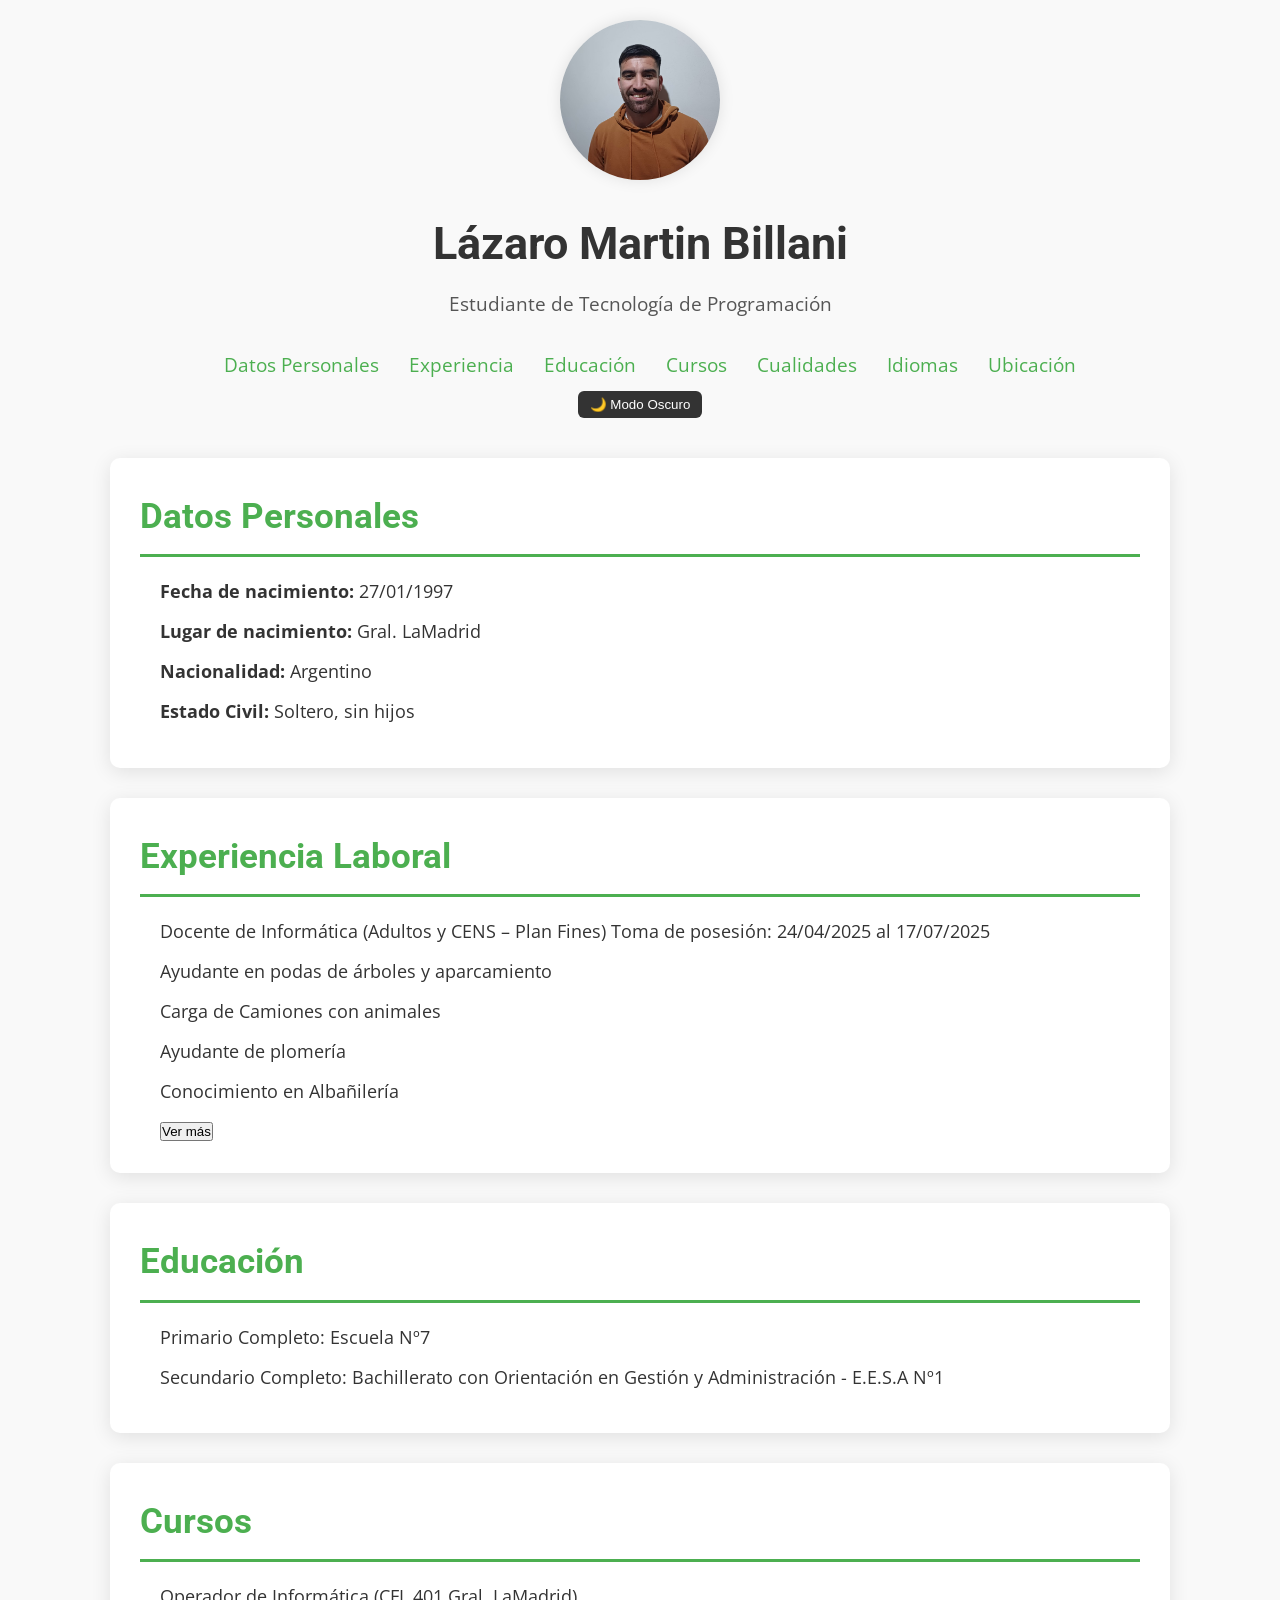
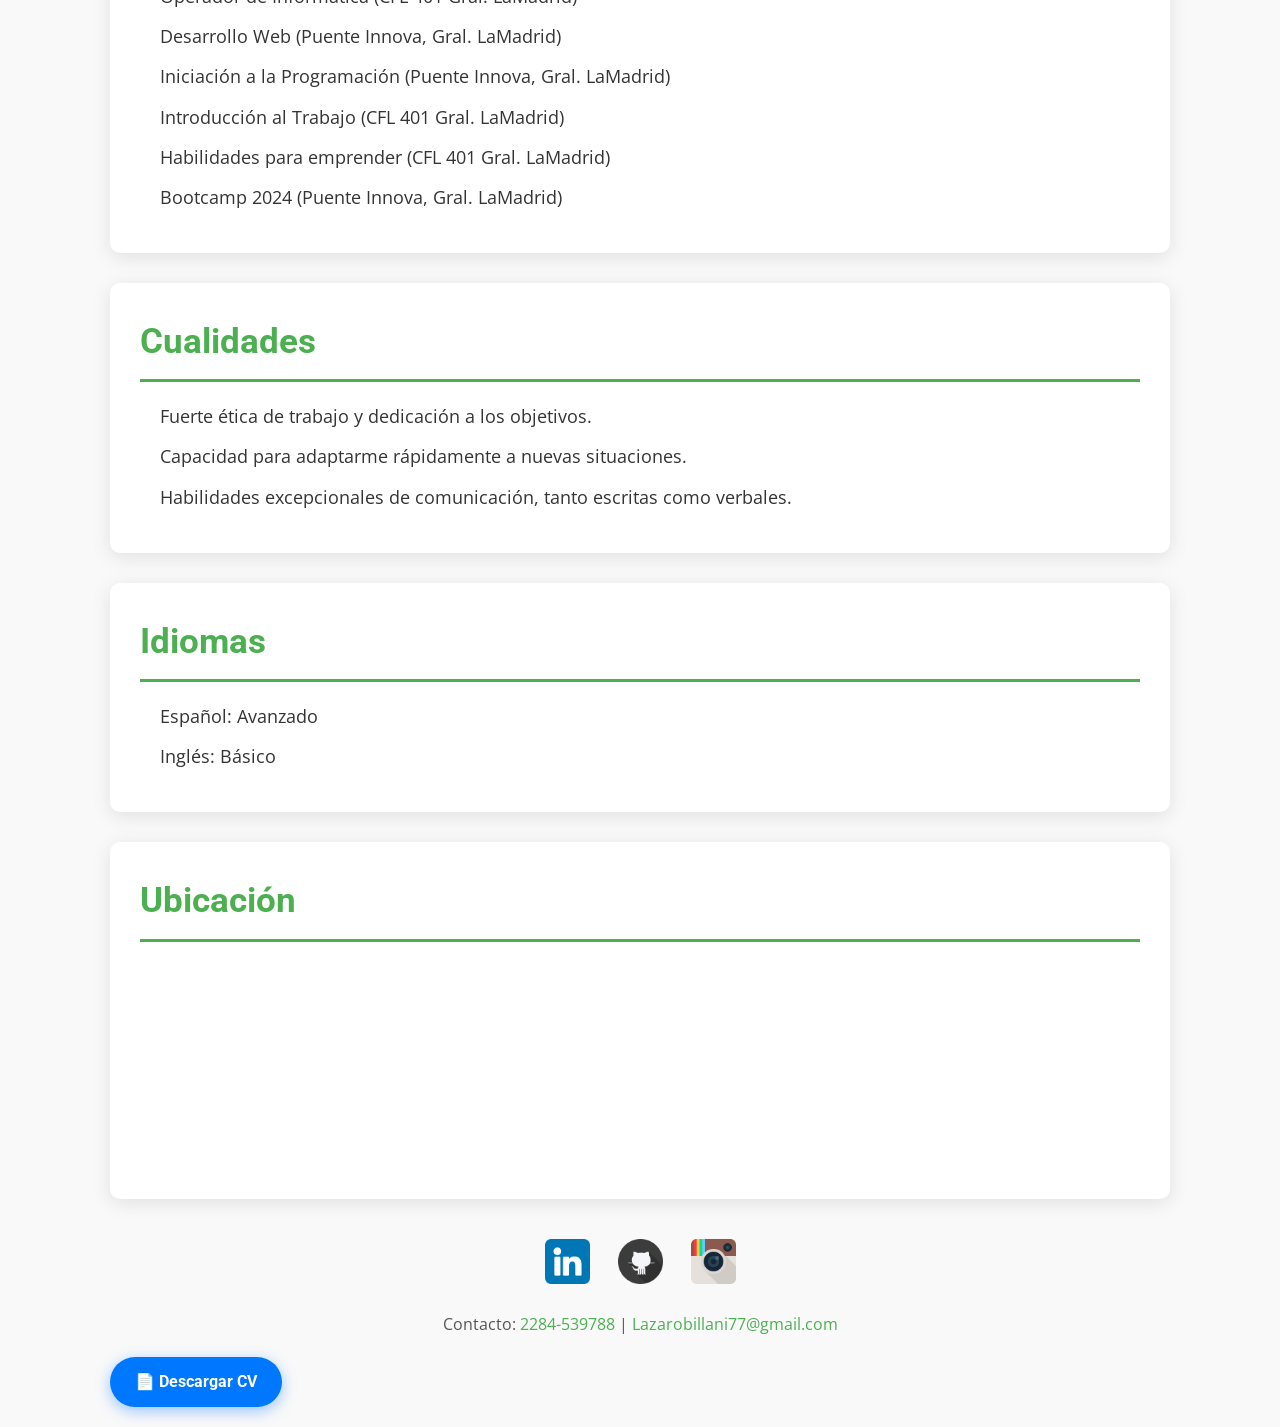
==== index.html @ d7b5c466 "cambios" ====
<!DOCTYPE html>
<html lang="es">
<head>
    <meta charset="UTF-8">
    <meta name="viewport" content="width=device-width, initial-scale=1.0">
    <title>Curriculum Vitae</title>
    <link rel="shortcut icon" href="img/candidato.jpg" type="image/x-icon">
    <link href="https://fonts.googleapis.com/css2?family=Open+Sans:wght@400;600&family=Roboto:wght@400;700&display=swap" rel="stylesheet">
    <link rel="stylesheet" href="style.css">
    
</head>
<body>
    <div id="loader" class="loader">Cargando...</div>
    <div class="container">
        <header class="header">
            
            <div class="profile">
                <img src="img/Yo2.jpg" alt="Mi foto" class="profile-img">
                <h1 id="myname">Lázaro Martin Billani</h1>
                <p class="profession">Estudiante de Tecnología de Programación</p>
            </div>
            <nav>
                <ul>
                    <li><a href="#Datos-Personales">Datos Personales</a></li>
                    <li><a href="#Experiencia-Laboral">Experiencia</a></li>
                    <li><a href="#Educacion">Educación</a></li>
                    <li><a href="#Cursos">Cursos</a></li>
                    <li><a href="#Cualidades">Cualidades</a></li>
                    <li><a href="#Idiomas">Idiomas</a></li>
                    <li><a href="#MiUbicacion">Ubicación</a></li>
                </ul>
            </nav>
            <button id="darkModeToggle">🌙 Modo Oscuro</button>

        </header>

        <section id="Datos-Personales">
            <h2>Datos Personales</h2>
            <ul>
                <li><strong>Fecha de nacimiento:</strong> 27/01/1997</li>
                <li><strong>Lugar de nacimiento:</strong> Gral. LaMadrid</li>
                <li><strong>Nacionalidad:</strong> Argentino</li>
                <li><strong>Estado Civil:</strong> Soltero, sin hijos</li>
            </ul>
        </section>

        <section id="Experiencia-Laboral"  class="fade-in">
            <h2>Experiencia Laboral</h2>
            <ul>
                <li>Docente de Informática (Adultos y CENS – Plan Fines)
                Toma de posesión: 24/04/2025 al 17/07/2025</li>
                <li>Ayudante en podas de árboles y aparcamiento</li>
                <li>Carga de Camiones con animales</li>
                <li>Ayudante de plomería</li>
                <li>Conocimiento en Albañilería</li>
                <button id="btnMore" onclick="toggleMore()">Ver más</button>
                <div id="moreInfo" style="display: none;">
                <li>Referencias: 
                    <ul>
                        <li>Martin Rios (2284-725119)</li>
                        <li>Osvaldo Ciolli (2284-653350)</li>
                    </ul>
                </li>
            </ul>
        </section>

        <section id="Educacion">
            <h2>Educación</h2>
            <ul>
                <li>Primario Completo: Escuela Nº7</li>
                <li>Secundario Completo: Bachillerato con Orientación en Gestión y Administración - E.E.S.A Nº1</li>
            </ul>
        </section>

        <section id="Cursos">
            <h2>Cursos</h2>
            <ul>
                <li>Operador de Informática (CFL 401 Gral. LaMadrid)</li>
                <li>Desarrollo Web (Puente Innova, Gral. LaMadrid)</li>
                <li>Iniciación a la Programación (Puente Innova, Gral. LaMadrid)</li>
                <li>Introducción al Trabajo (CFL 401 Gral. LaMadrid)</li>
                <li>Habilidades para emprender (CFL 401 Gral. LaMadrid)</li>
                <li>Bootcamp 2024 (Puente Innova, Gral. LaMadrid)</li>
            </ul>
        </section>

        <section id="Cualidades">
            <h2>Cualidades</h2>
            <ul>
                <li>Fuerte ética de trabajo y dedicación a los objetivos.</li>
                <li>Capacidad para adaptarme rápidamente a nuevas situaciones.</li>
                <li>Habilidades excepcionales de comunicación, tanto escritas como verbales.</li>
            </ul>
        </section>

        <section id="Idiomas">
            <h2>Idiomas</h2>
            <ul>
                <li>Español: Avanzado</li>
                <li>Inglés: Básico</li>
            </ul>
        </section>

        <section id="MiUbicacion">
            <h2>Ubicación</h2>
            <iframe src="https://www.google.com/maps/embed?pb=!1m18!1m12!1m3!1d25408.452482158966!2d-61.26457835000001!3d-37.2463655!2m3!1f0!2f0!3f0!3m2!1i1024!2i768!4f13.1!3m3!1m2!1s0x9594ca46f7be3da3%3A0x805662443adecc30!2sGral.%20La%20Madrid%2C%20Provincia%20de%20Buenos%20Aires!5e0!3m2!1ses-419!2sar!4v1715343887677!5m2!1ses-419!2sar" width="200" height="200" style="border:0;" allowfullscreen="" loading="lazy" referrerpolicy="no-referrer-when-downgrade"></iframe>
        </section>

        <footer>
            <div class="social-links">
                <a href="https://www.linkedin.com/in/lazaro-billani"><img src="img/linkedin.jpg" alt="LinkedIn"></a>
                <a href="https://github.com/Billanilazaro97"><img src="img/github.jpg" alt="GitHub"></a>
                <a href="https://www.instagram.com/lazarobillani/"><img src="img/Instaaaa.jpg" alt="Instagram"></a>
            </div>
            <p>Contacto: <a href="tel:2284539788">2284-539788</a> | <a href="mailto:Lazarobillani77@gmail.com">Lazarobillani77@gmail.com</a></p>
        </footer>
        <a href="/MARTÍN LAZARO BILLANI.pdf" download="CV_Lazaro_Billani" class="download-btn">📄 Descargar CV</a>

        <script src="script.js"></script>
    </div>
</body>
</html>
---- style.css ----
* {
    margin: 0;
    padding: 0;
    box-sizing: border-box;
}

body {
    font-family: 'Open Sans', sans-serif;
    background-color: #f9f9f9;
    color: #333;
    line-height: 1.6;
}

.container {
    max-width: 1100px;
    margin: 0 auto;
    padding: 20px;
}

/* Header */
.header {
    text-align: center;
    margin-bottom: 40px;
}

.profile-img {
    border-radius: 50%;
    width: 160px;
    height: 160px;
    object-fit: cover;
    margin-bottom: 20px;
    box-shadow: 0 0 15px rgba(0, 0, 0, 0.1);
}

h1 {
    font-family: 'Roboto', sans-serif;
    font-size: 2.8rem;
    margin-bottom: 10px;
}

.profession {
    font-size: 1.2rem;
    color: #555;
    margin-bottom: 30px;
}

nav ul {
    list-style: none;
    display: flex;
    justify-content: center;
    margin-top: 20px;
}

nav ul li {
    margin: 0 15px;
}

nav ul li a {
    color: #4CAF50;
    text-decoration: none;
    font-size: 1.2rem;
    transition: color 0.3s, transform 0.3s;
}

nav ul li a:hover {
    color: #388E3C;
    transform: translateY(-5px);
}

/* Section */
section {
    background: #fff;
    padding: 30px;
    margin-bottom: 30px;
    border-radius: 10px;
    box-shadow: 0 4px 20px rgba(0, 0, 0, 0.1);
}

h2 {
    font-family: 'Roboto', sans-serif;
    font-size: 2.2rem;
    color: #4CAF50;
    margin-bottom: 20px;
    border-bottom: 3px solid #4CAF50;
    padding-bottom: 10px;
}

ul {
    list-style: none;
    padding-left: 20px;
}

ul li {
    font-size: 1.1rem;
    margin-bottom: 12px;
}

ul li strong {
    font-weight: bold;
}

/* Footer */
footer {
    text-align: center;
    margin-top: 40px;
    font-size: 1rem;
}

footer .social-links {
    margin-bottom: 20px;
}

footer .social-links a {
    margin: 0 12px;
}

footer .social-links img {
    width: 45px;
    transition: transform 0.3s;
}

footer .social-links a:hover img {
    transform: scale(1.1);
}

footer p {
    color: #555;
}

footer a {
    color: #4CAF50;
    text-decoration: none;
}

/* Responsive Design */
@media (max-width: 768px) {
    nav ul {
        flex-direction: column;
    }

    h1 {
        font-size: 2.2rem;
    }

    .container {
        padding: 10px;
    }

    section {
        padding: 20px;
    }
}


.loader {
    position: fixed;
    top: 0;
    left: 0;
    width: 100%;
    height: 100%;
    background: black;
    display: flex;
    justify-content: center;
    align-items: center;
    font-size: 5em;
    color: #900C3F;
    z-index: 9999;
}


.fade-in {
    opacity: 0;
    transition: opacity 1s ease-in-out;
    
}

.fade-in.visible {
    opacity: 1;
}






.download-btn {
    display: inline-block;
    padding: 12px 25px;
    background-color: #0077ff;
    color: white;
    font-weight: bold;
    text-decoration: none;
    border-radius: 30px;
    transition: all 0.4s ease;
    margin-top: 20px;
    font-family: 'Roboto', sans-serif;
    box-shadow: 0 4px 15px rgba(0, 119, 255, 0.4);
}

/* Efecto al pasar el mouse */
.download-btn:hover {
    background-color: #0056b3;
    box-shadow: 0 6px 20px rgba(0, 86, 179, 0.6);
    transform: scale(1.05);
}

/* Efecto de "pulso" al hacer clic */
.download-btn:active {
    animation: pulse 0.5s;
}

/* Animación de pulso */
@keyframes pulse {
    0% {
        transform: scale(1);
    }
    50% {
        transform: scale(0.95);
    }
    100% {
        transform: scale(1);
    }
}

/* 🌙 Estilos para modo oscuro */
.dark-mode {
    background-color: #121212;
    color: #423442;
  }
  
  .dark-mode a {
    color: #90caf9;
  }
  
  #darkModeToggle {
    margin-top: 10px;
    padding: 6px 12px;
    cursor: pointer;
    background-color: #333;
    color: white;
    border: none;
    border-radius: 6px;
  }
  
  /* ✨ Animaciones */
  .fade-in {
    opacity: 0;
    transform: translateY(20px);
    transition: opacity 0.6s ease-out, transform 0.6s ease-out;
  }
  
  .fade-in.visible {
    opacity: 1;
    transform: translateY(0);
  }
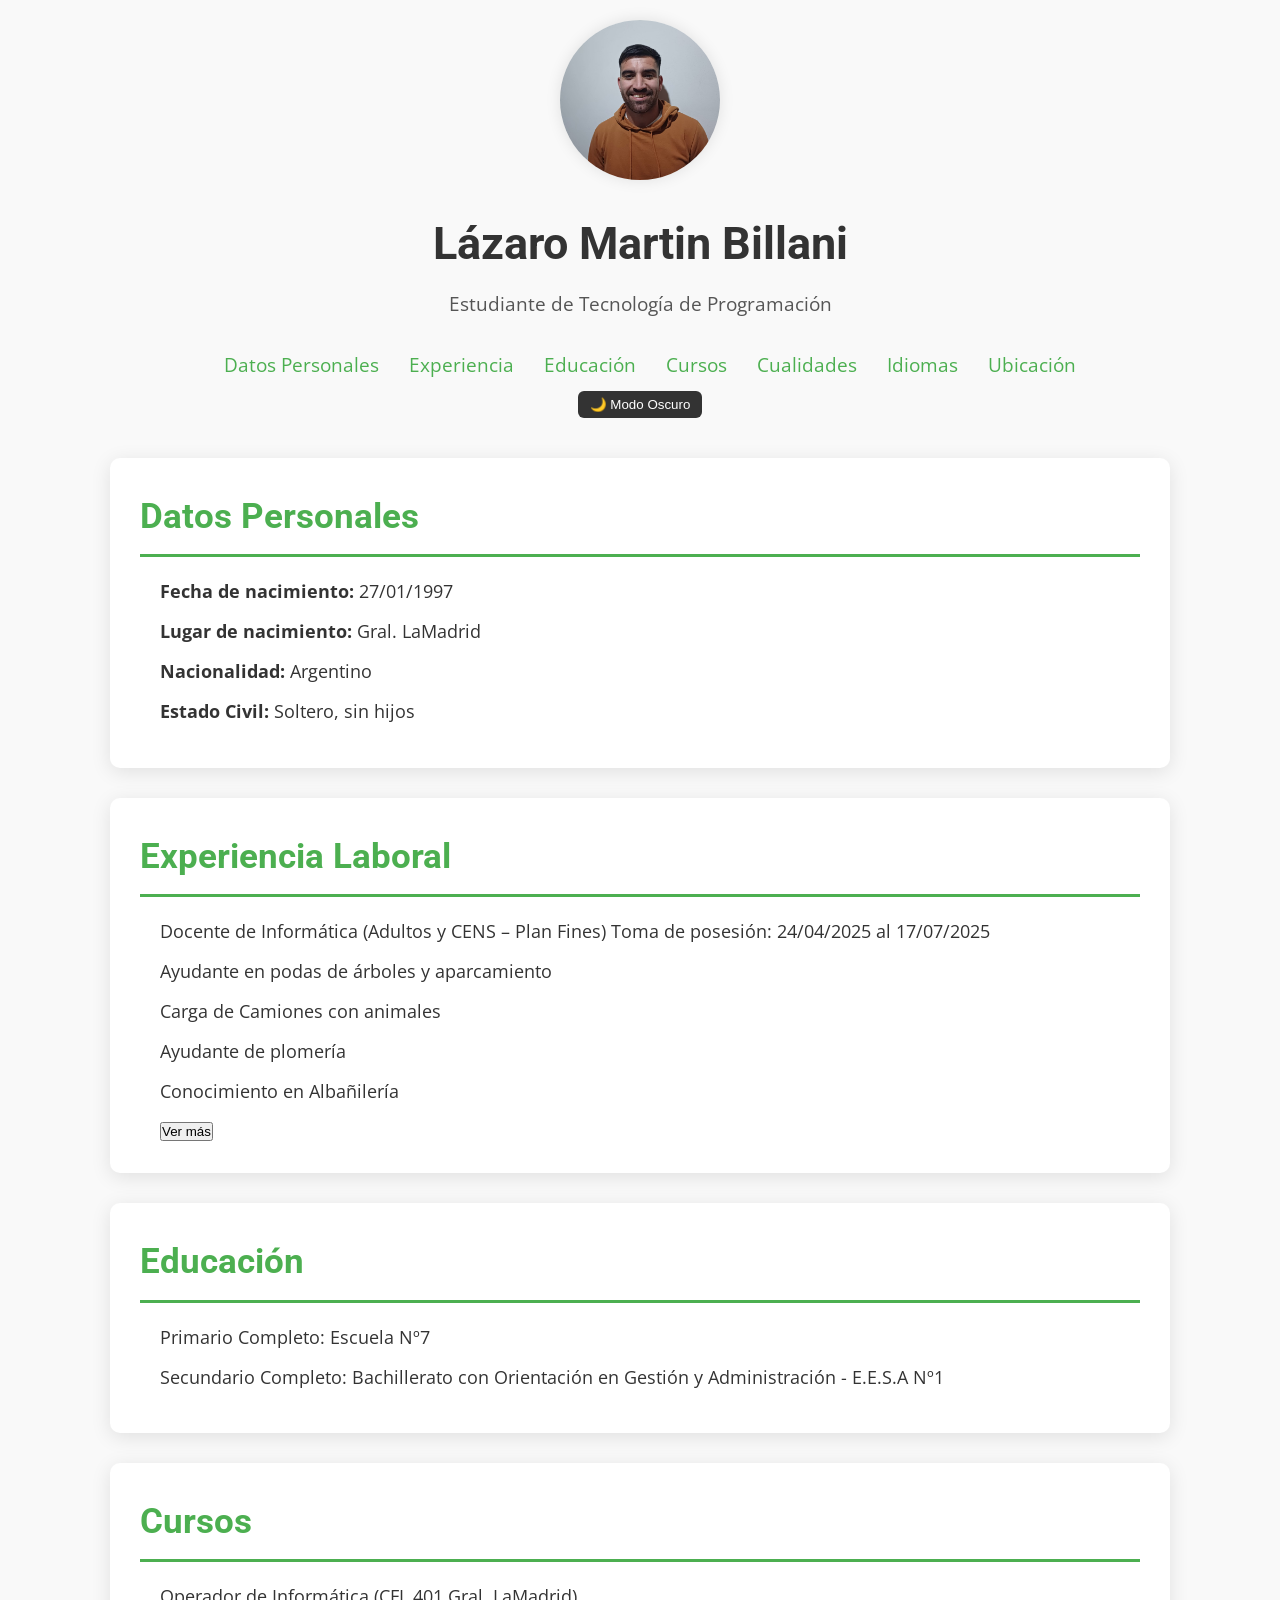
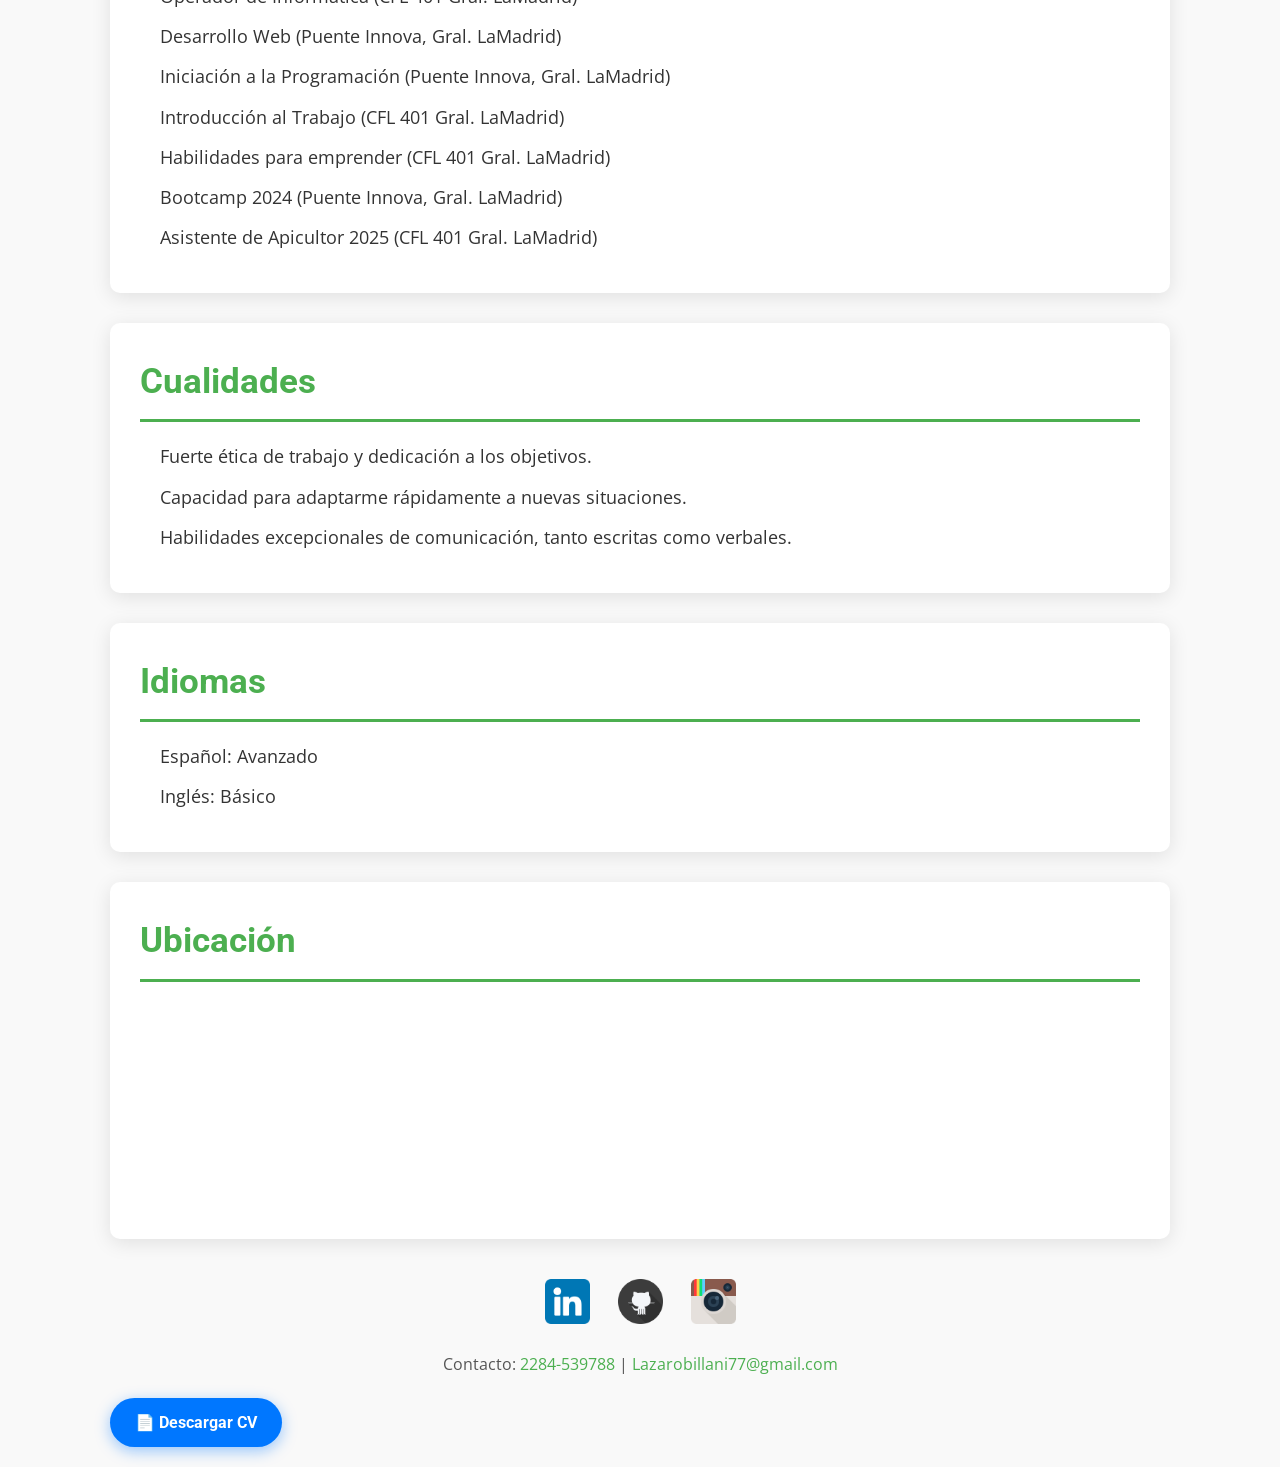
==== commit 8939d218: "curso de apicultura" ====
--- a/index.html
+++ b/index.html
@@ -81,6 +81,7 @@
                 <li>Introducción al Trabajo (CFL 401 Gral. LaMadrid)</li>
                 <li>Habilidades para emprender (CFL 401 Gral. LaMadrid)</li>
                 <li>Bootcamp 2024 (Puente Innova, Gral. LaMadrid)</li>
+                <li>Asistente de Apicultor 2025 (CFL 401 Gral. LaMadrid)</li>
             </ul>
         </section>
 
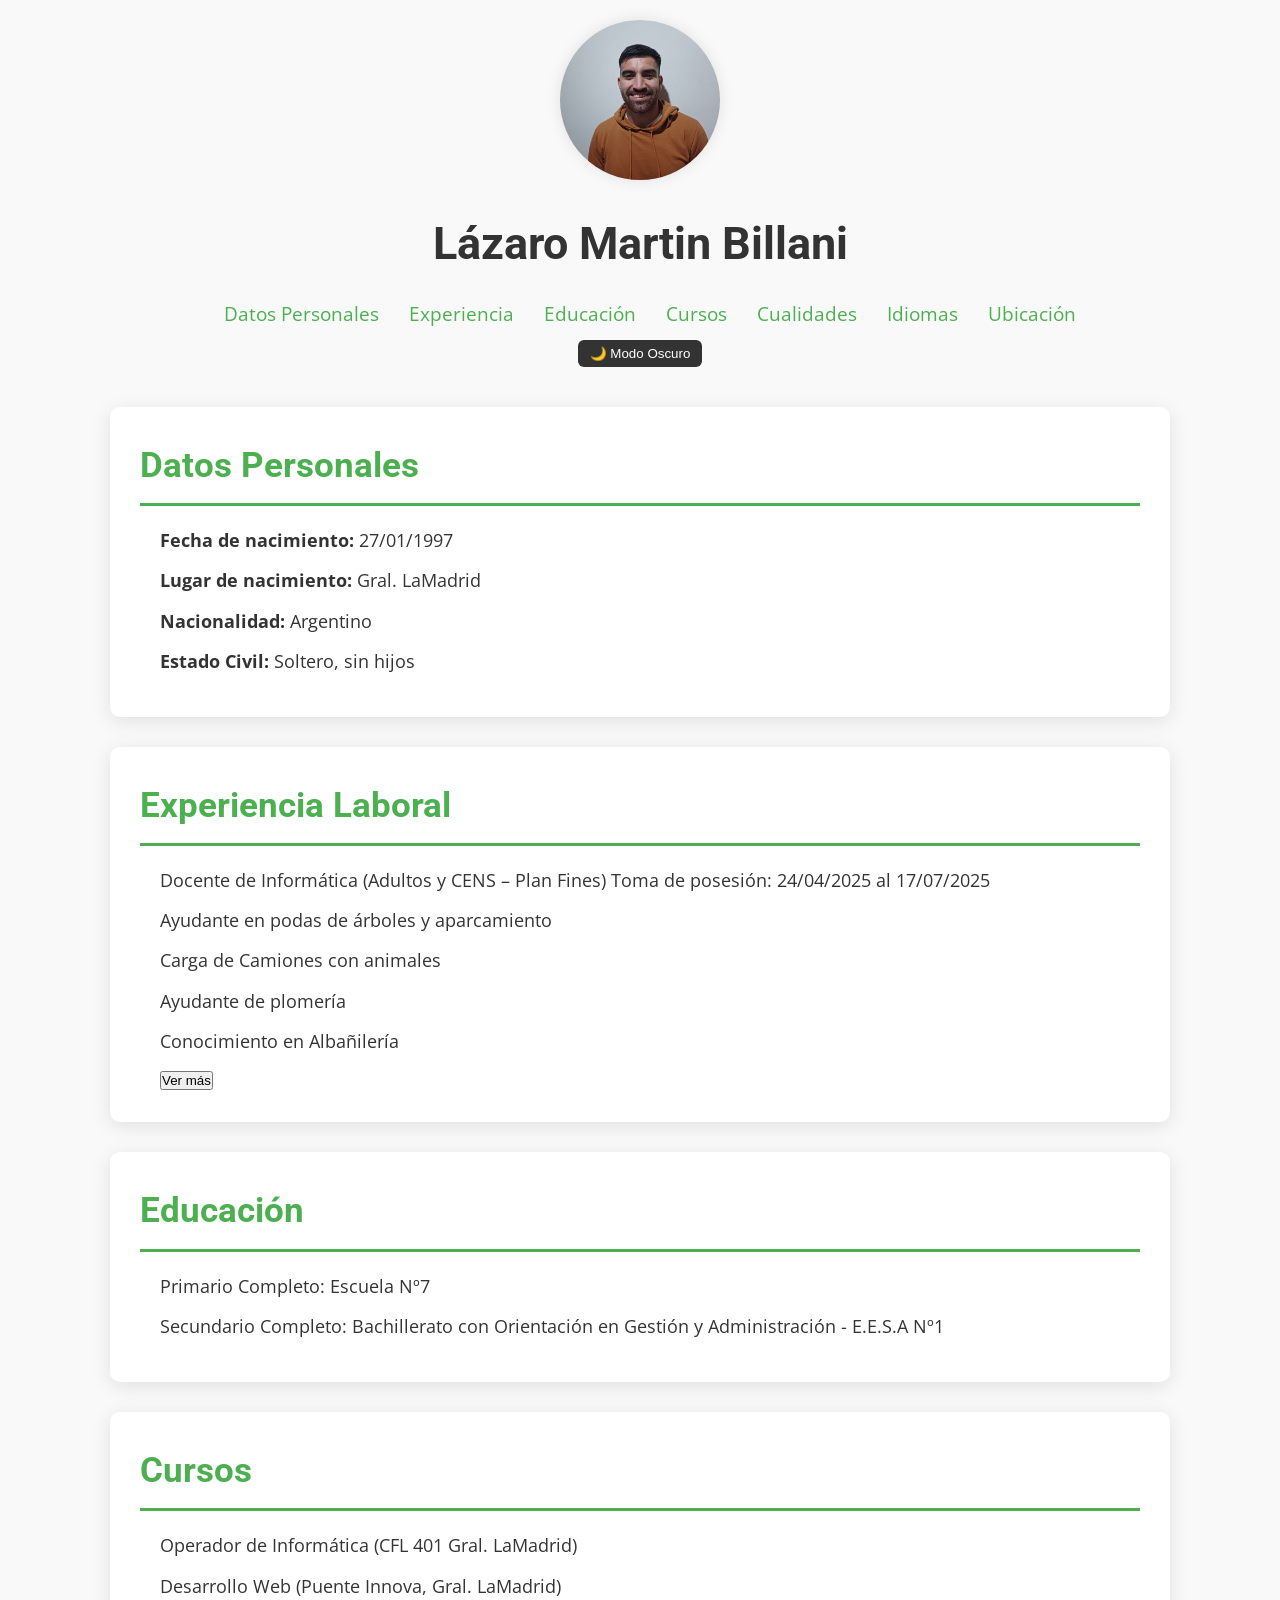
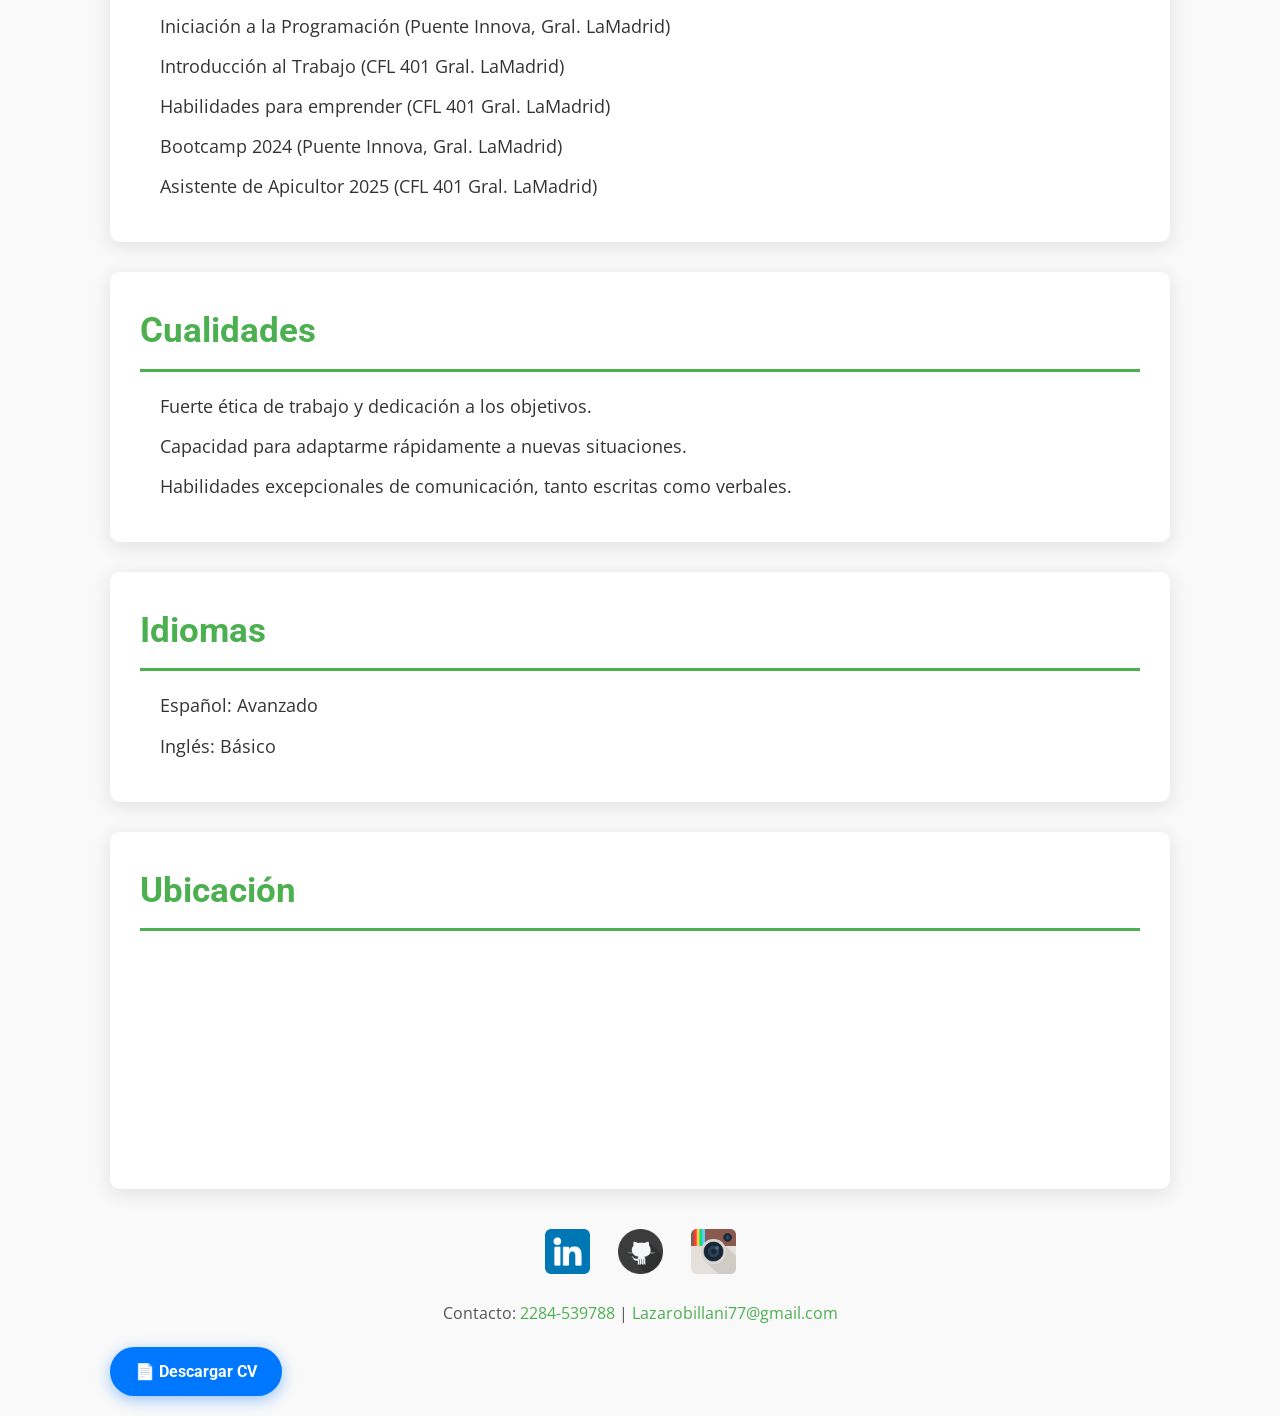
==== commit 2bb55f15: "cambios" ====
--- a/index.html
+++ b/index.html
@@ -17,7 +17,7 @@
             <div class="profile">
                 <img src="img/Yo2.jpg" alt="Mi foto" class="profile-img">
                 <h1 id="myname">Lázaro Martin Billani</h1>
-                <p class="profession">Estudiante de Tecnología de Programación</p>
+                
             </div>
             <nav>
                 <ul>
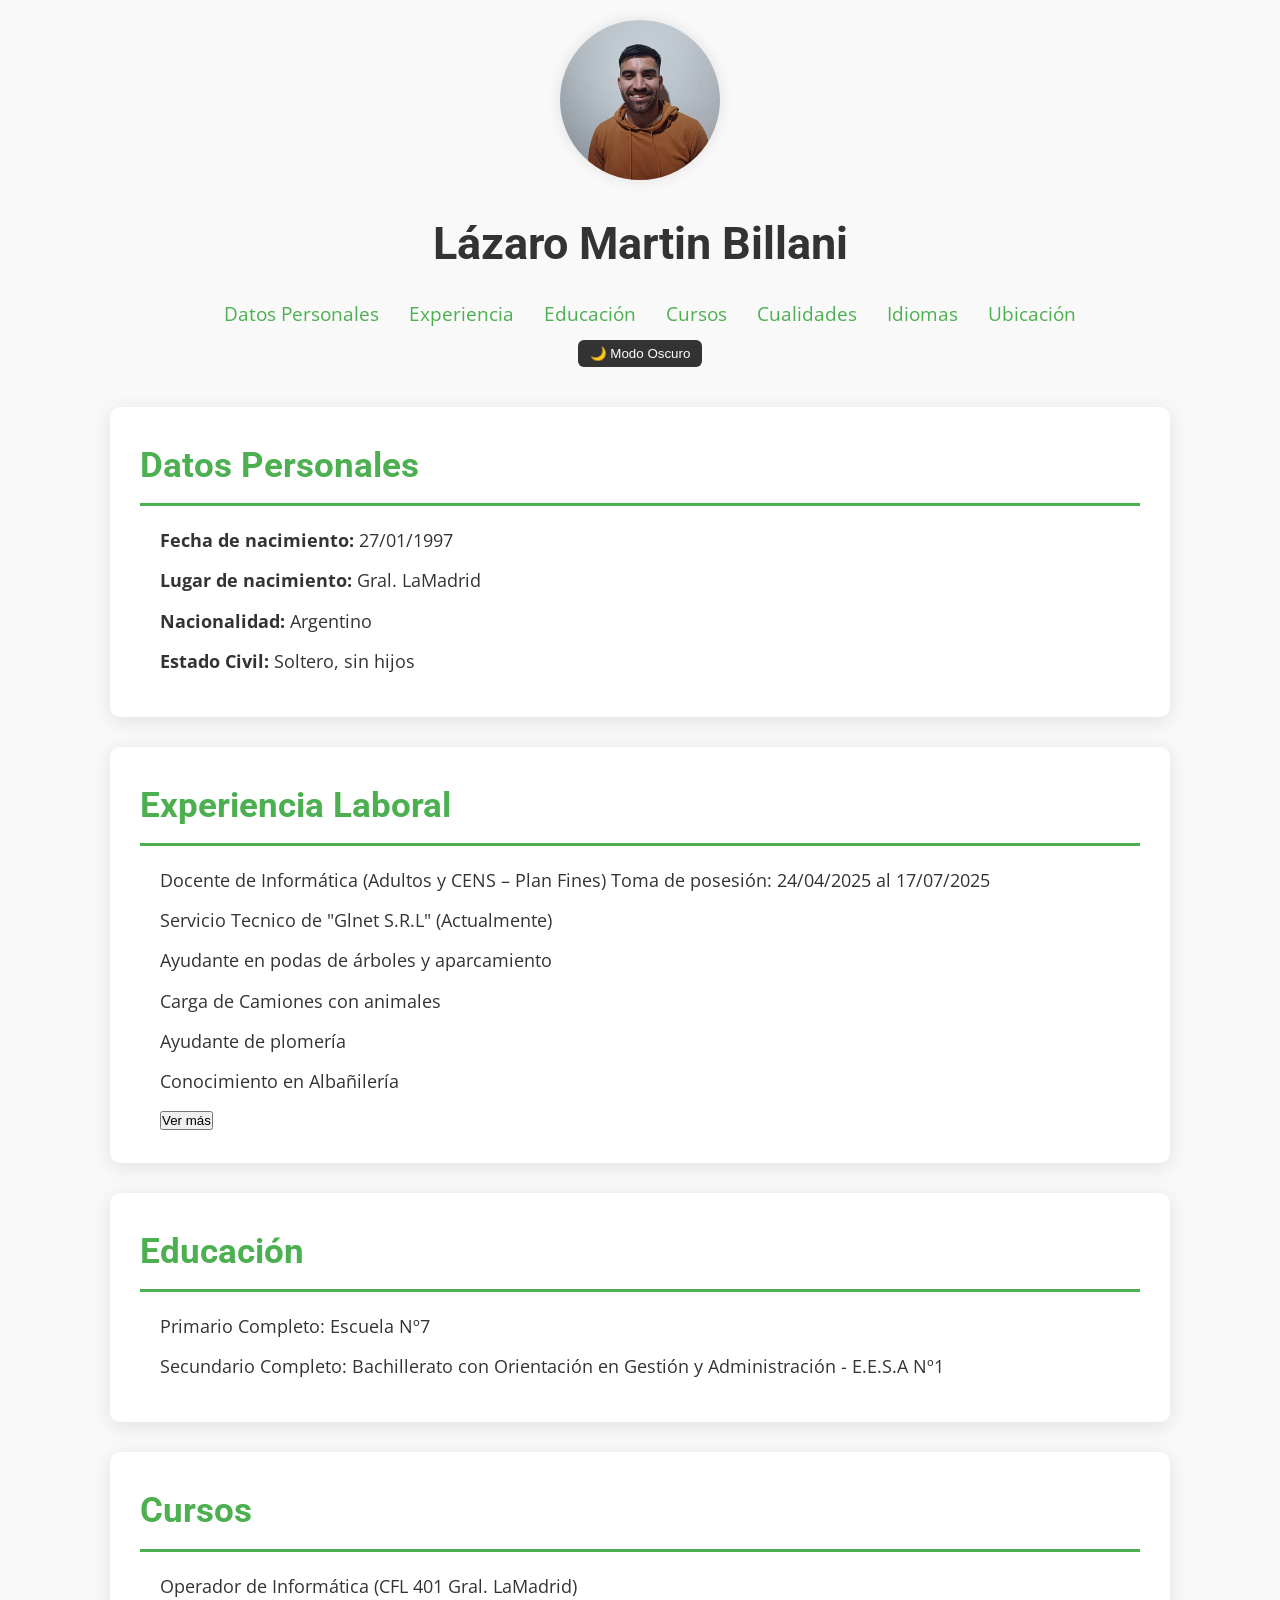
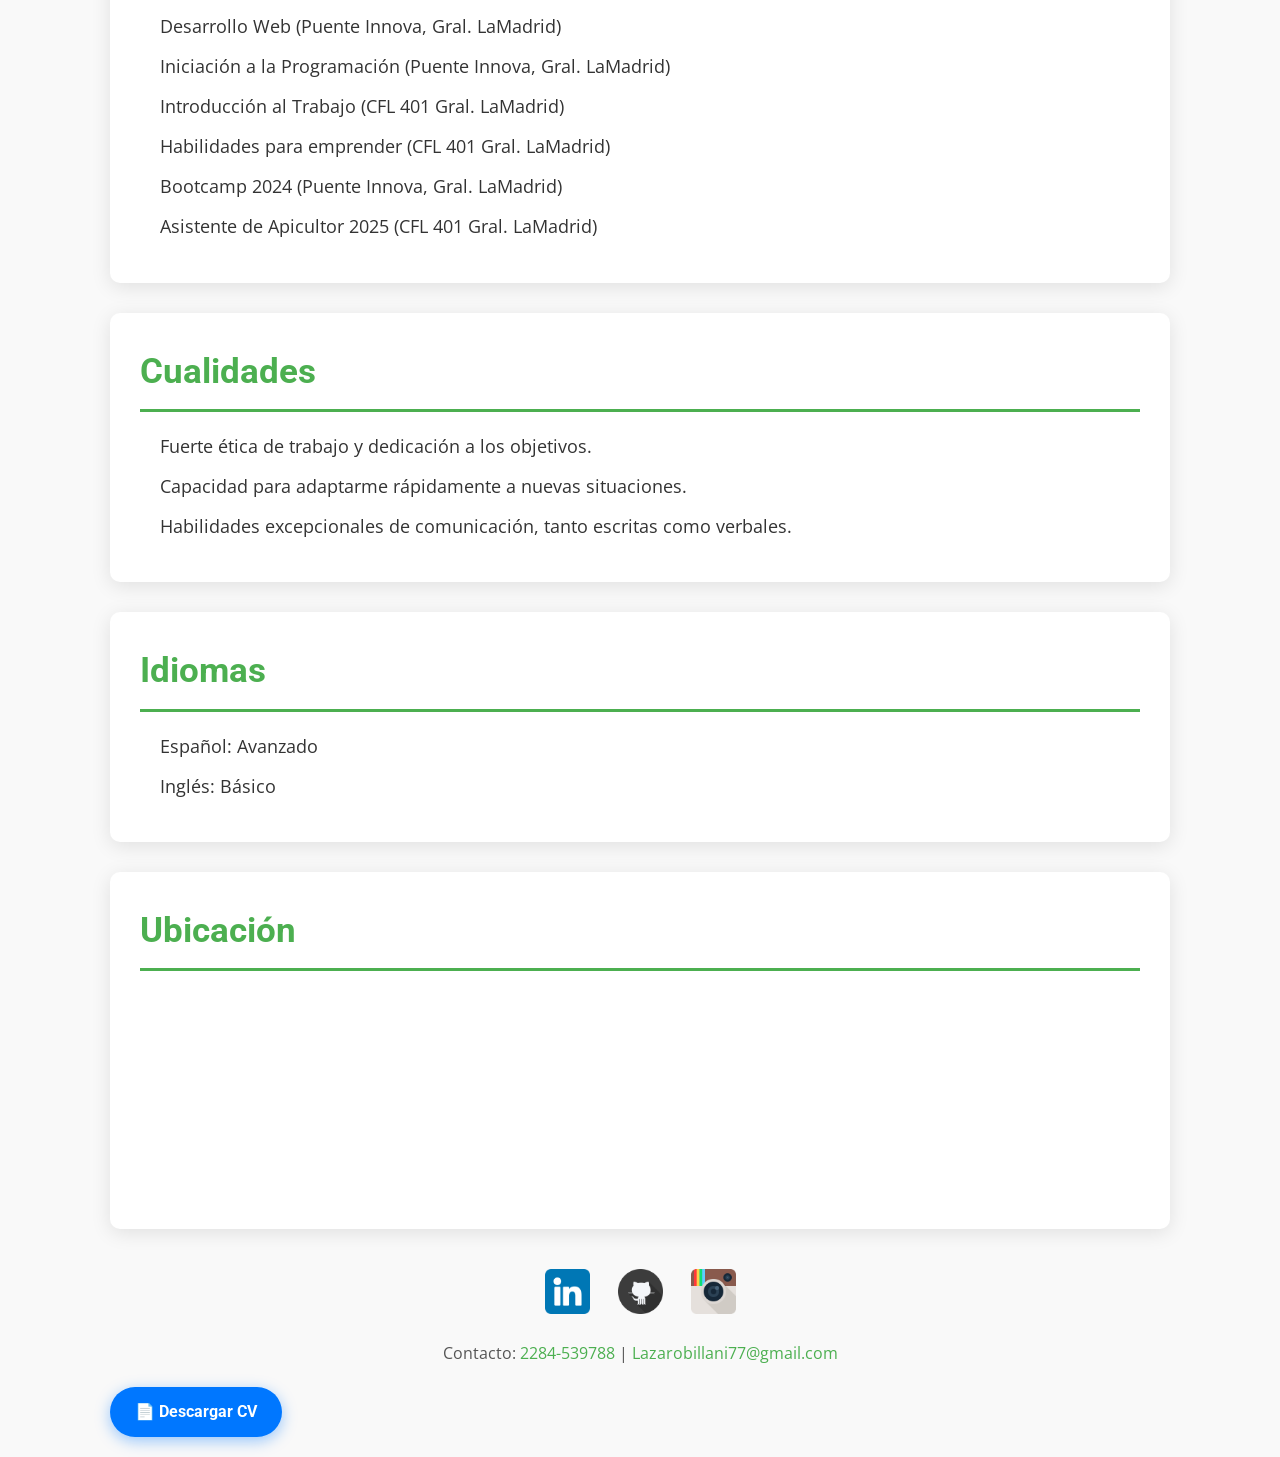
==== commit 519b5743: "Agregue mi actual trabajo" ====
--- a/index.html
+++ b/index.html
@@ -49,6 +49,7 @@
             <ul>
                 <li>Docente de Informática (Adultos y CENS – Plan Fines)
                 Toma de posesión: 24/04/2025 al 17/07/2025</li>
+                <li>Servicio Tecnico de "Glnet S.R.L" (Actualmente)</li>
                 <li>Ayudante en podas de árboles y aparcamiento</li>
                 <li>Carga de Camiones con animales</li>
                 <li>Ayudante de plomería</li>
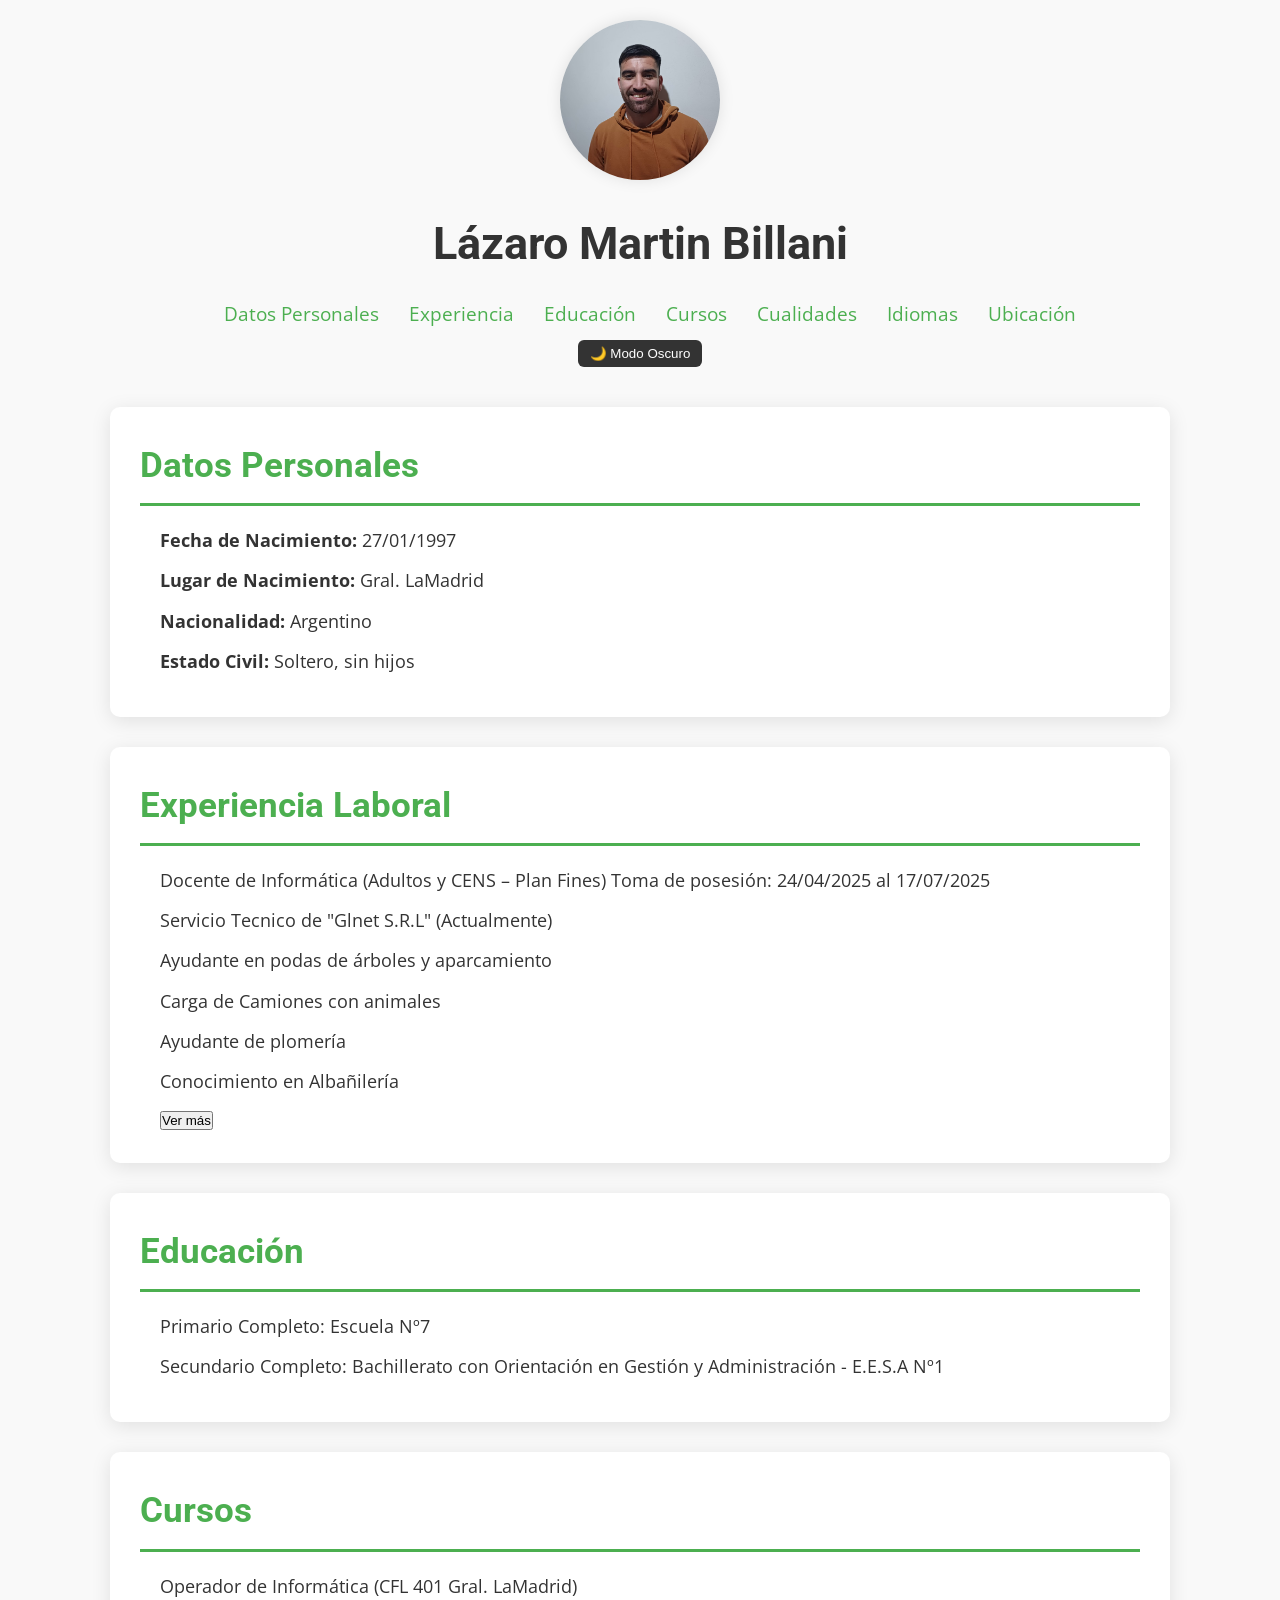
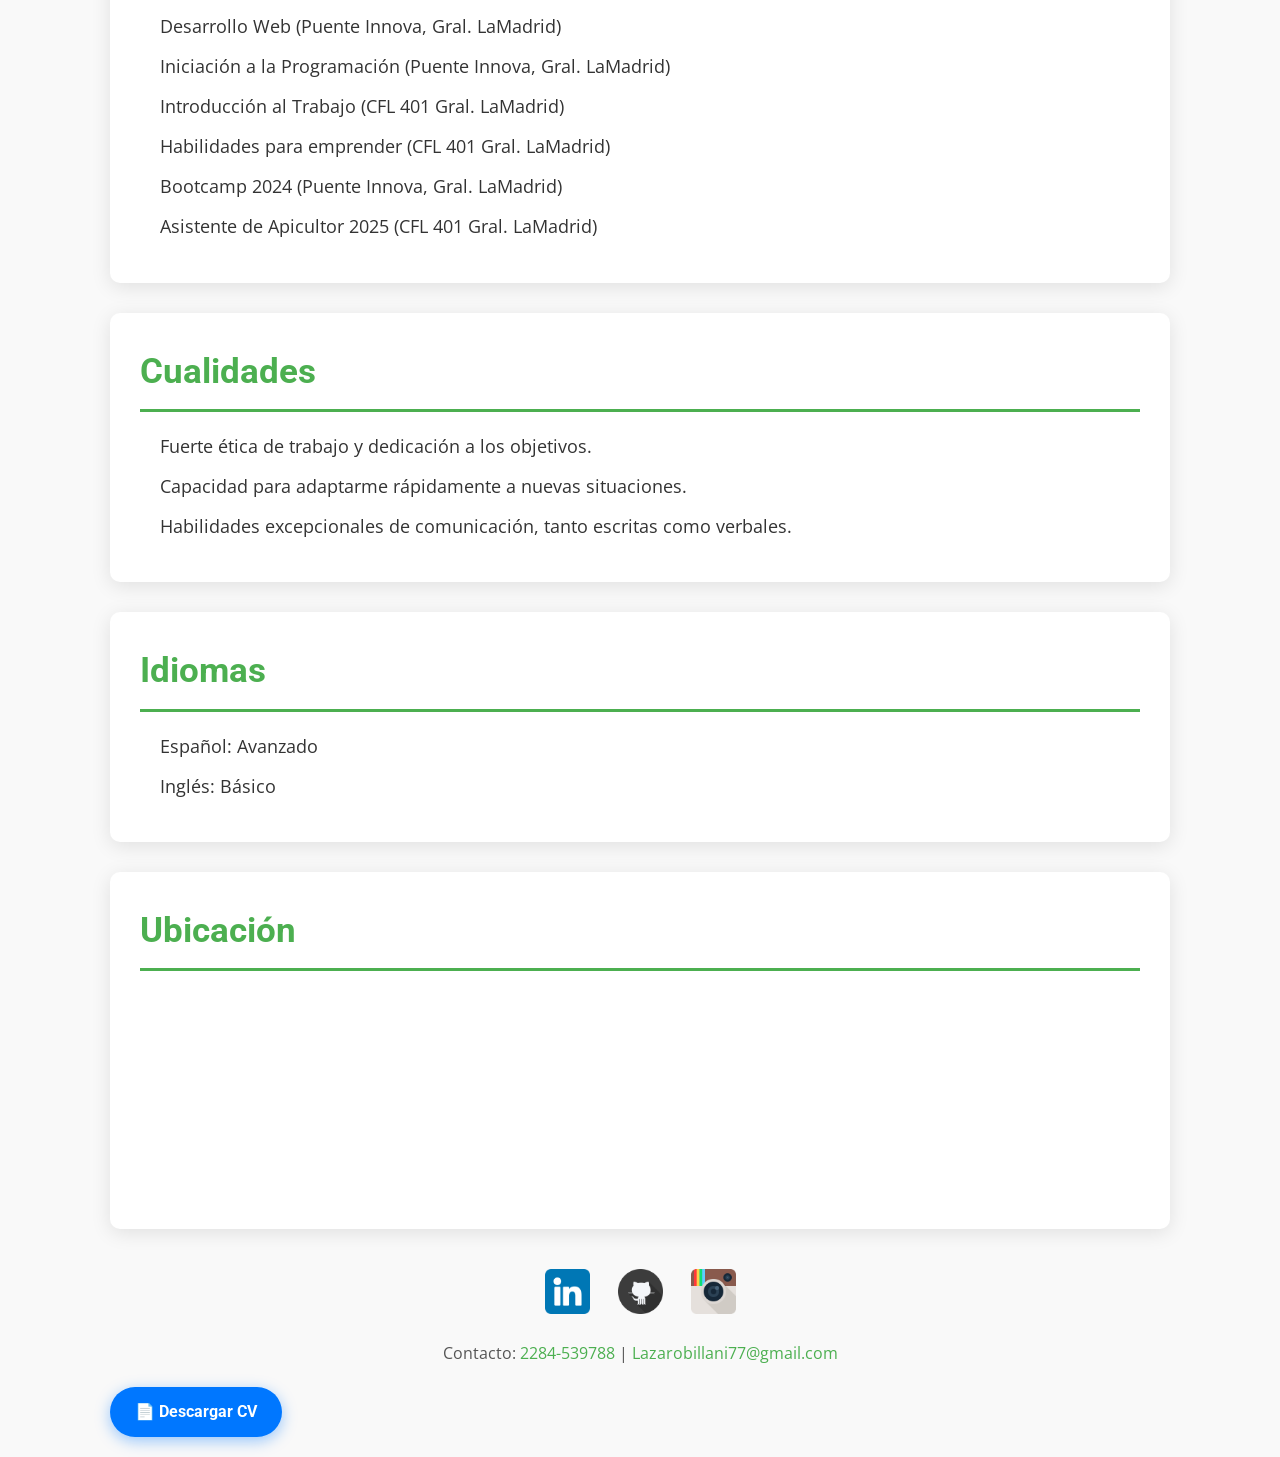
==== commit dc4d6a97: "cambios" ====
--- a/index.html
+++ b/index.html
@@ -37,8 +37,8 @@
         <section id="Datos-Personales">
             <h2>Datos Personales</h2>
             <ul>
-                <li><strong>Fecha de nacimiento:</strong> 27/01/1997</li>
-                <li><strong>Lugar de nacimiento:</strong> Gral. LaMadrid</li>
+                <li><strong>Fecha de Nacimiento:</strong> 27/01/1997</li>
+                <li><strong>Lugar de Nacimiento:</strong> Gral. LaMadrid</li>
                 <li><strong>Nacionalidad:</strong> Argentino</li>
                 <li><strong>Estado Civil:</strong> Soltero, sin hijos</li>
             </ul>
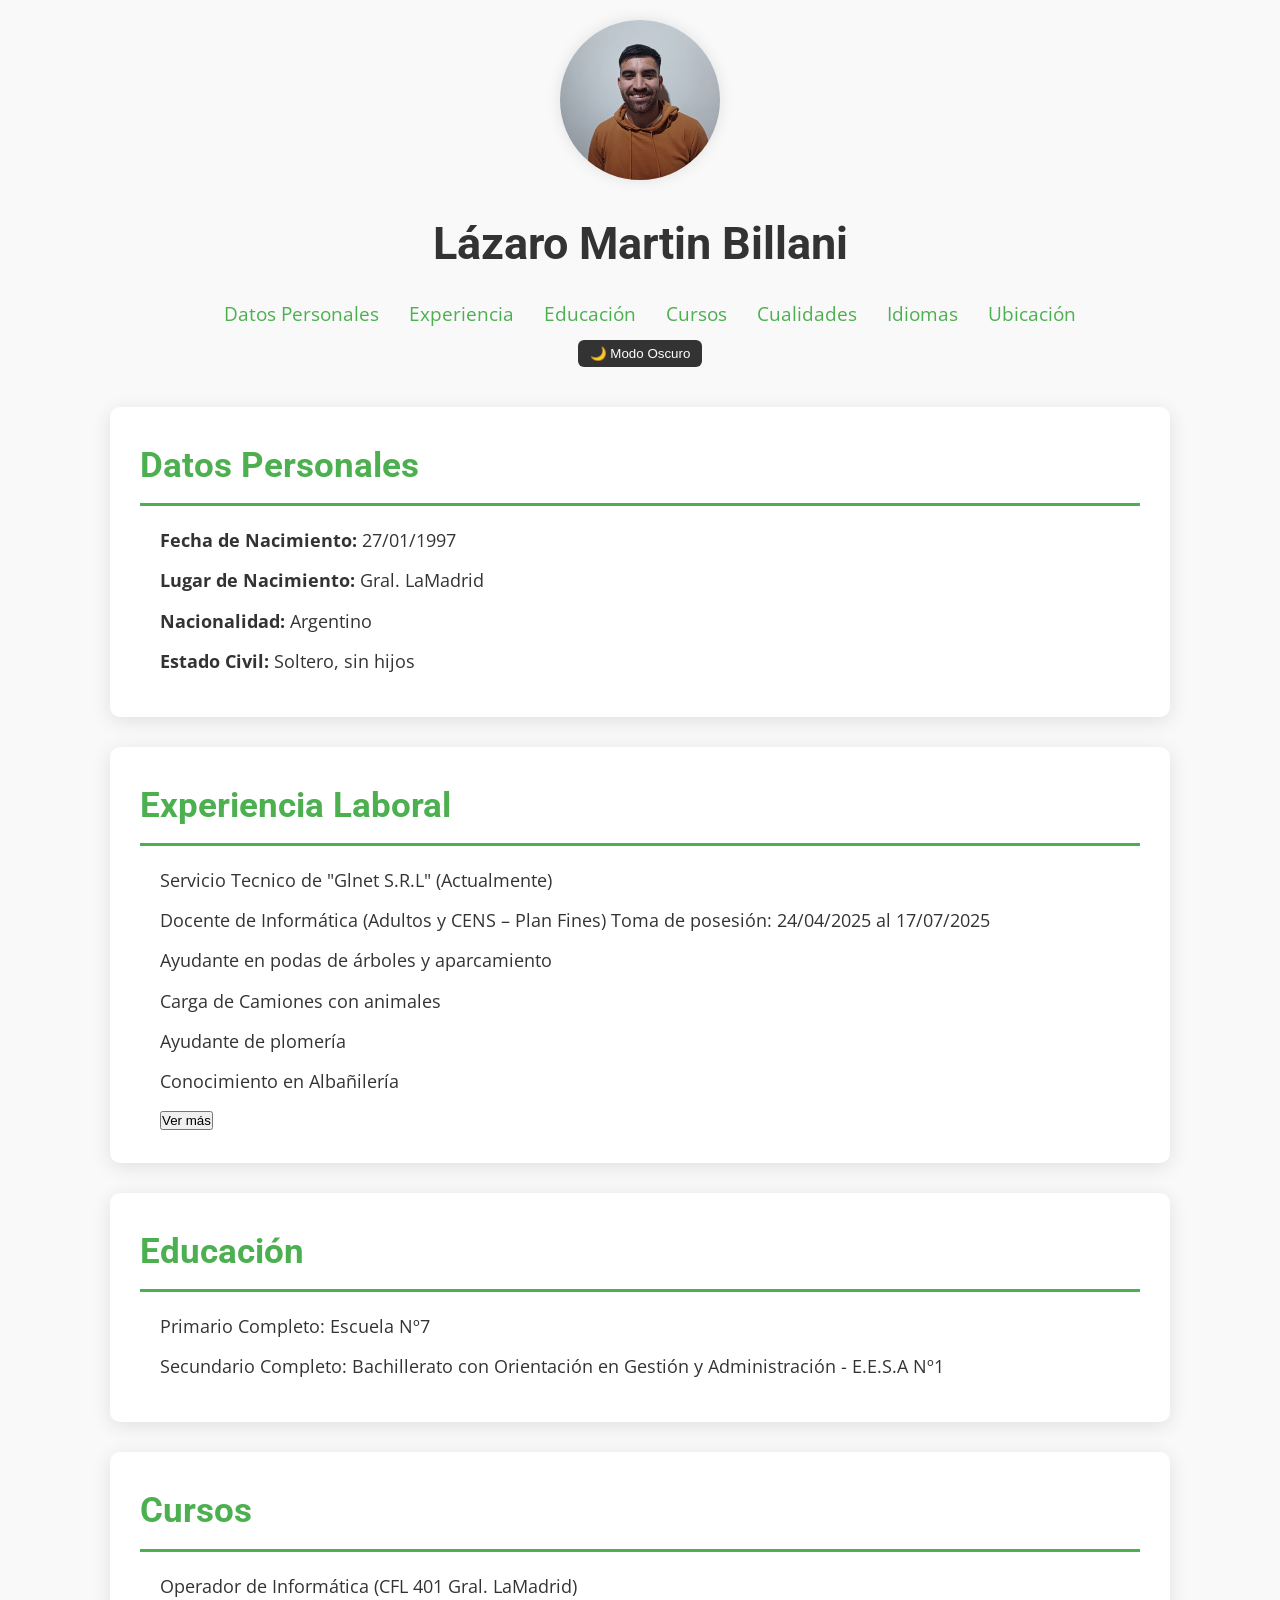
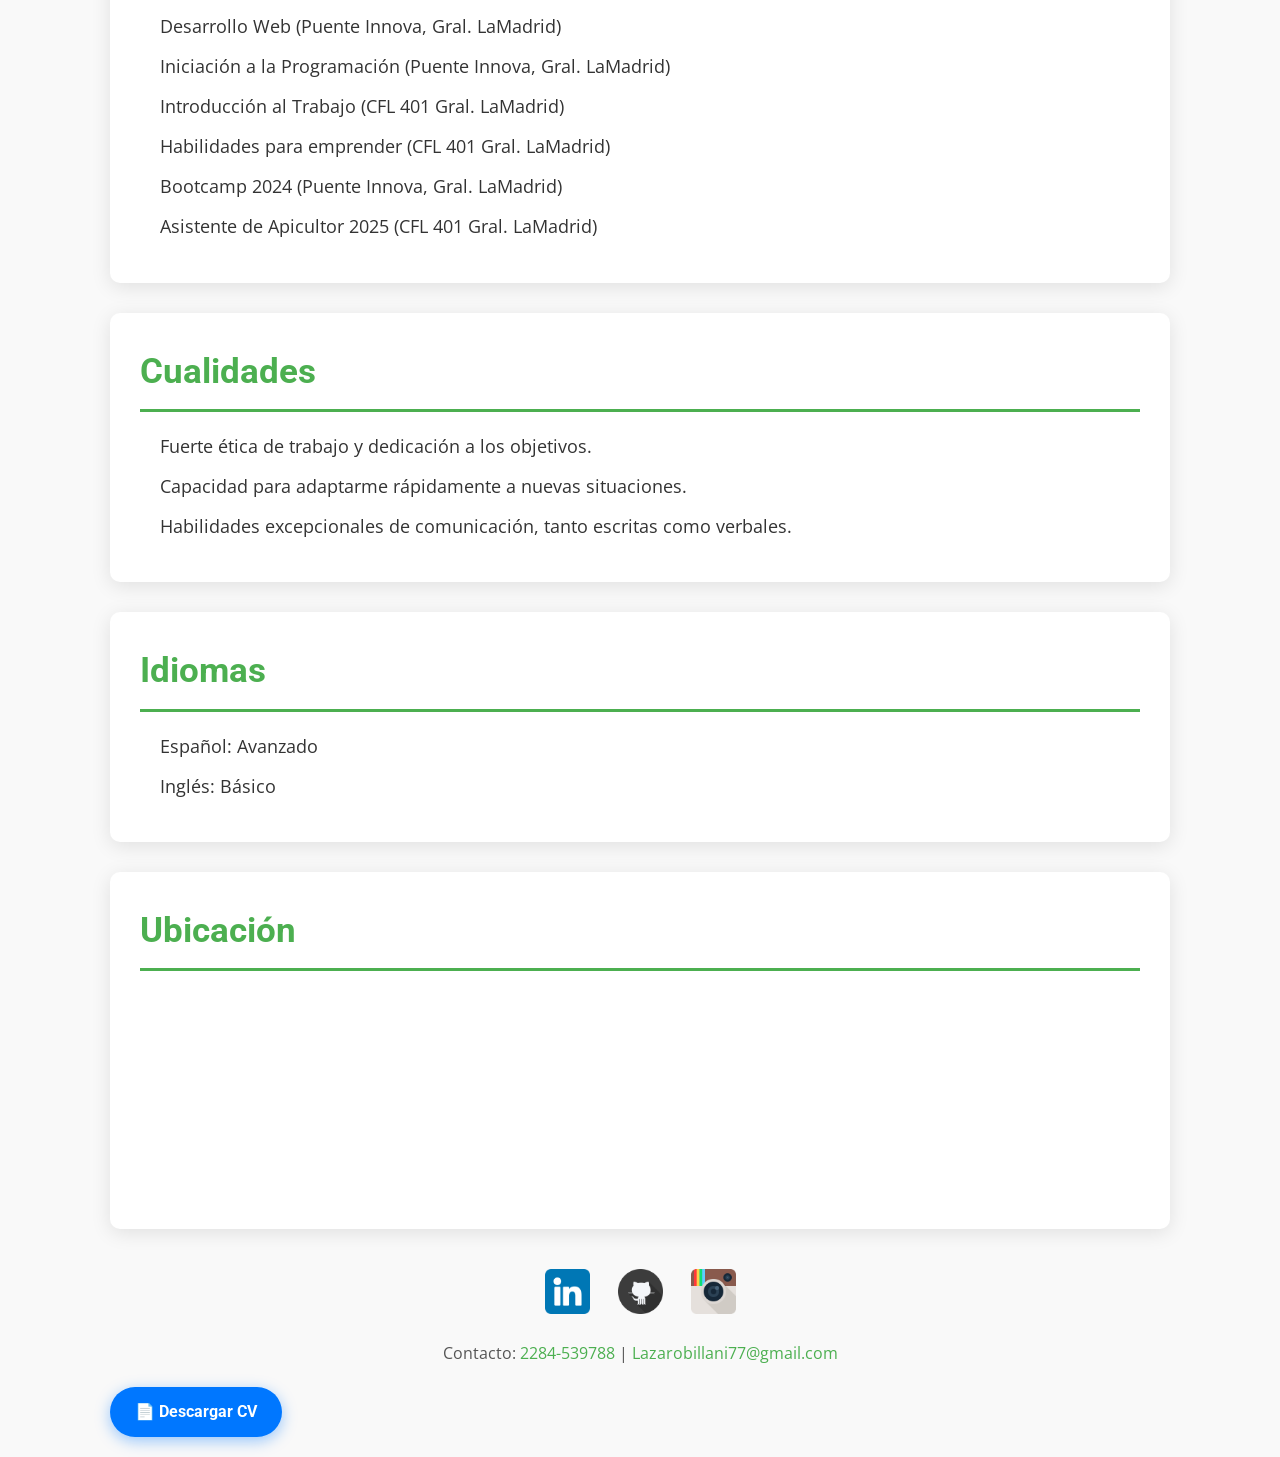
==== commit 4d30d733: "Cambio de lugar de la linea 52 a 50" ====
--- a/index.html
+++ b/index.html
@@ -47,9 +47,9 @@
         <section id="Experiencia-Laboral"  class="fade-in">
             <h2>Experiencia Laboral</h2>
             <ul>
+                <li>Servicio Tecnico de "Glnet S.R.L" (Actualmente)</li>
                 <li>Docente de Informática (Adultos y CENS – Plan Fines)
                 Toma de posesión: 24/04/2025 al 17/07/2025</li>
-                <li>Servicio Tecnico de "Glnet S.R.L" (Actualmente)</li>
                 <li>Ayudante en podas de árboles y aparcamiento</li>
                 <li>Carga de Camiones con animales</li>
                 <li>Ayudante de plomería</li>
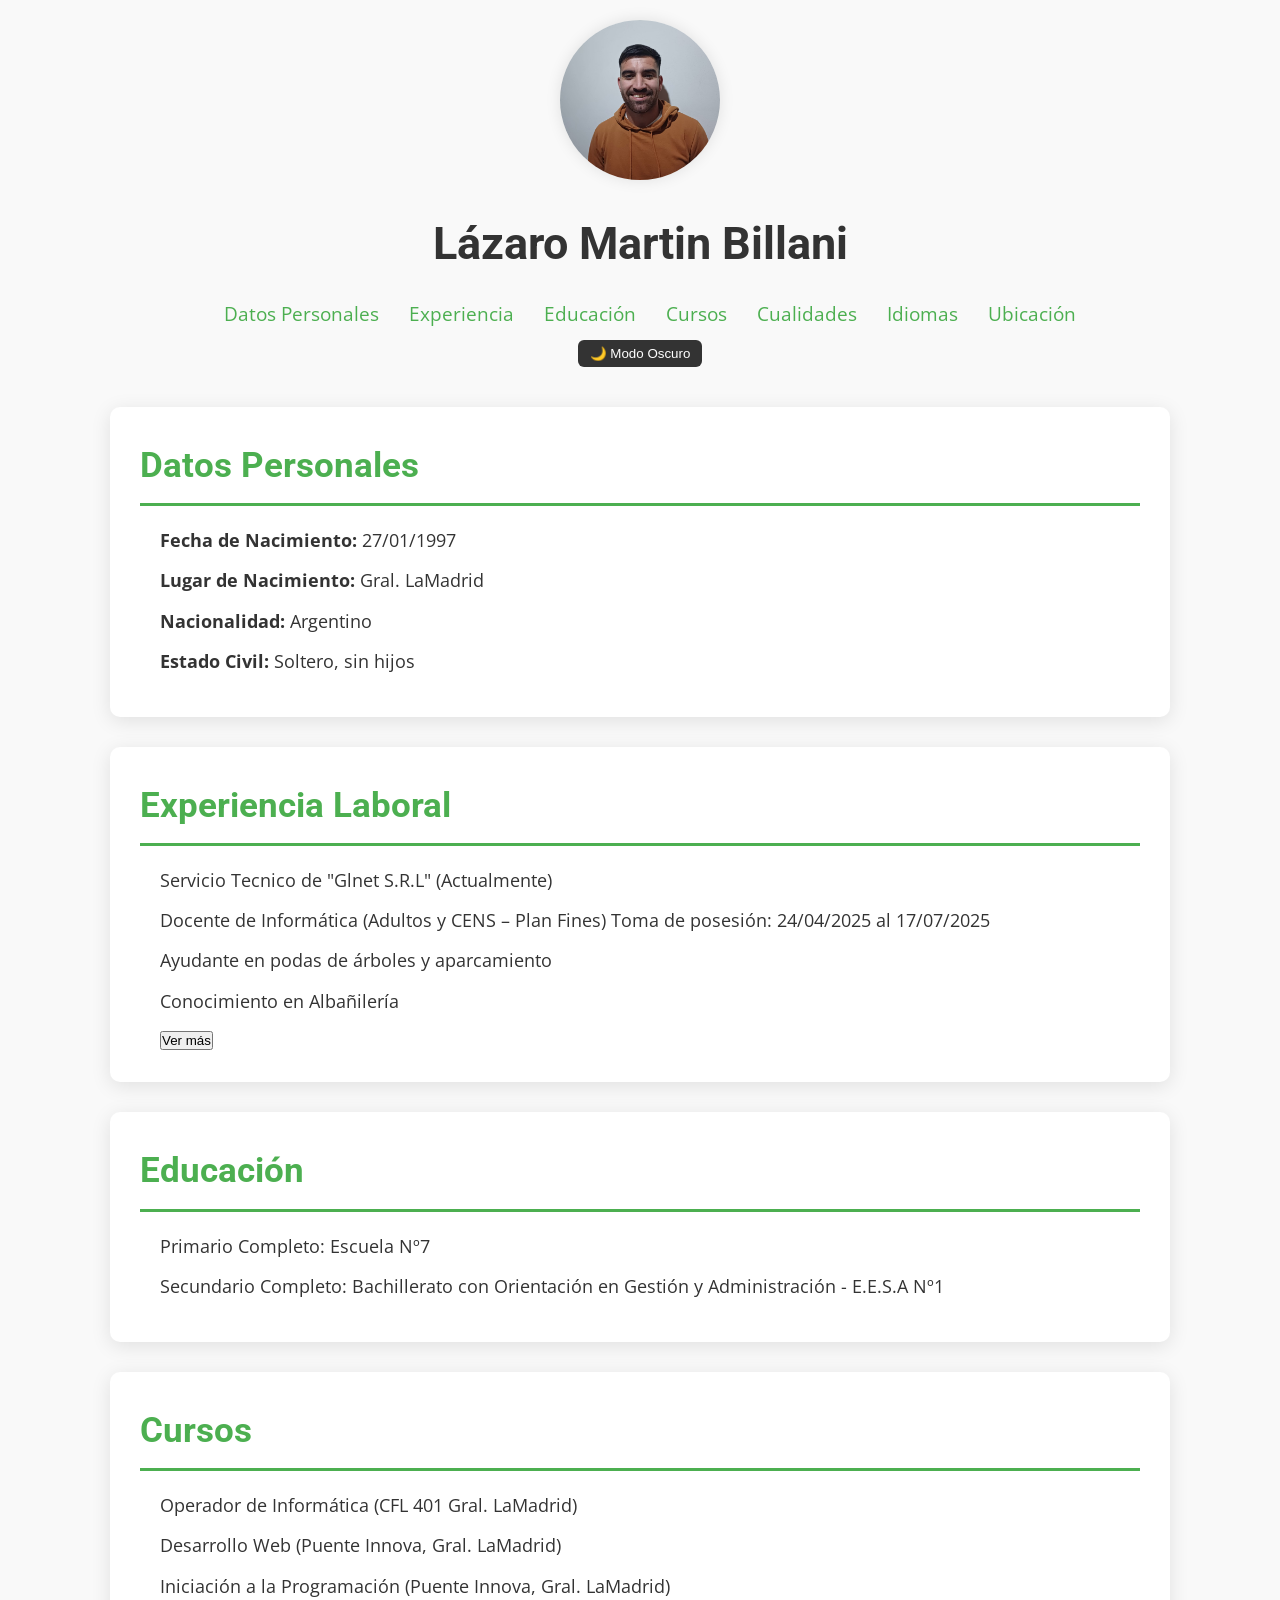
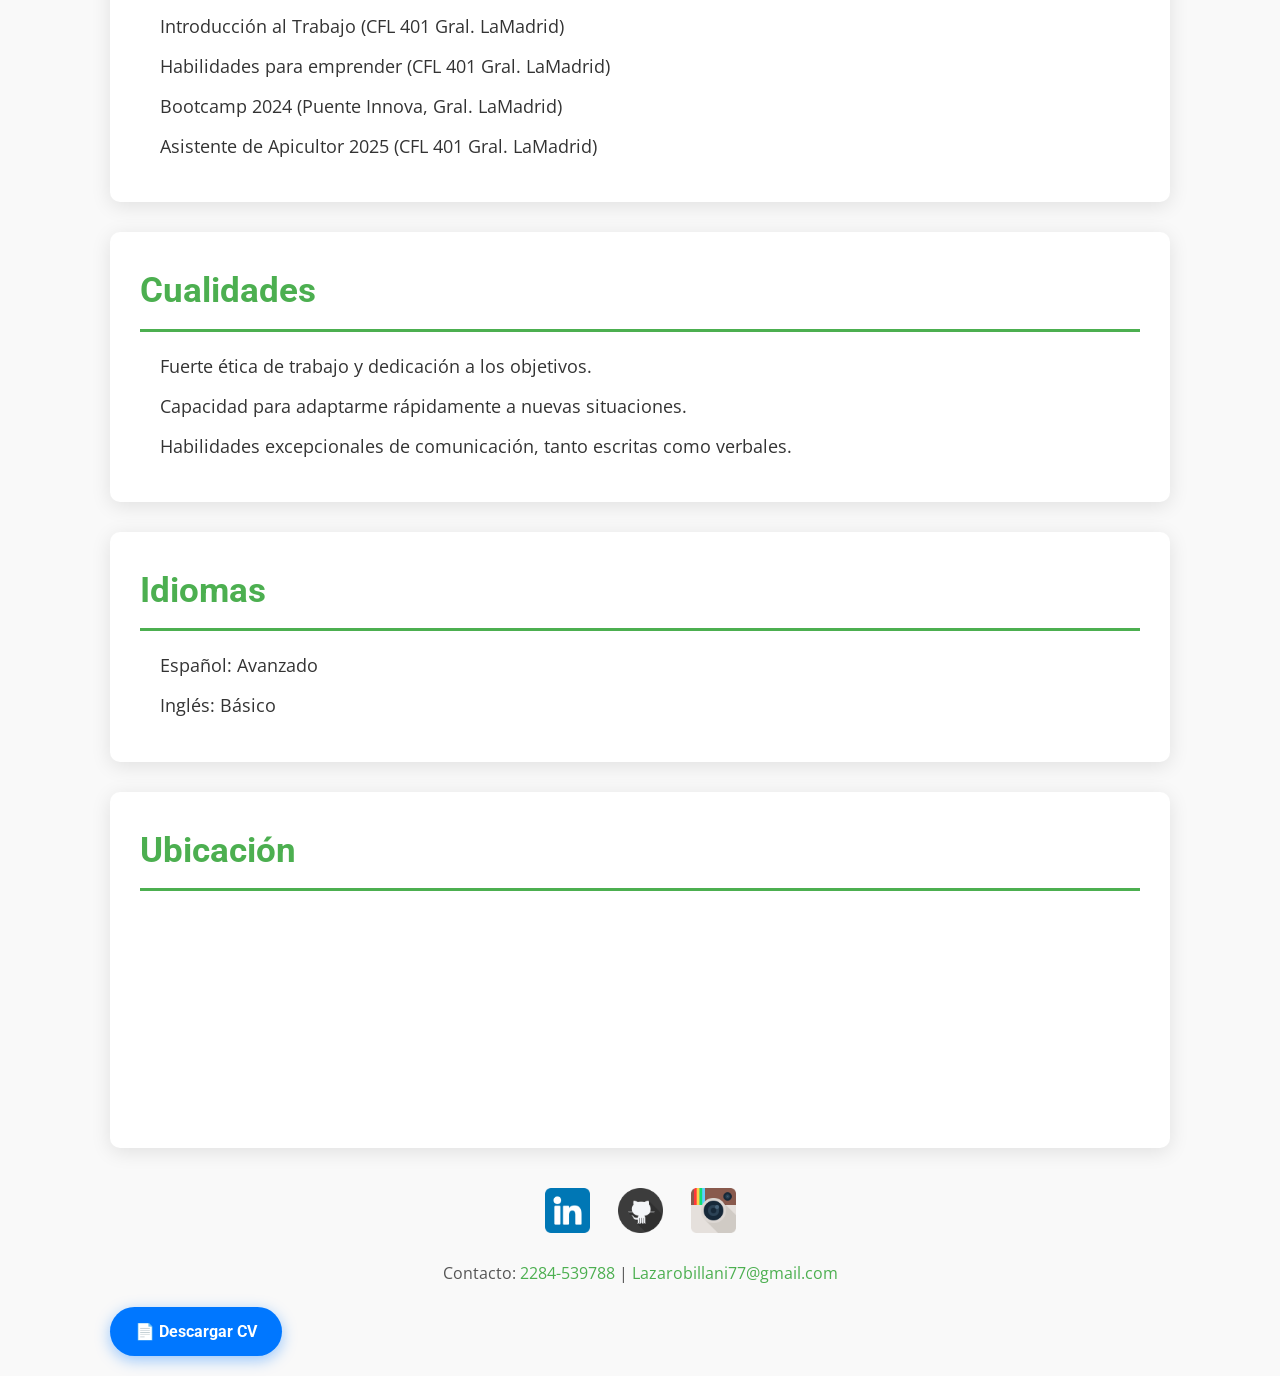
==== commit 589192fe: "Elimine 2 lineas" ====
--- a/index.html
+++ b/index.html
@@ -51,8 +51,6 @@
                 <li>Docente de Informática (Adultos y CENS – Plan Fines)
                 Toma de posesión: 24/04/2025 al 17/07/2025</li>
                 <li>Ayudante en podas de árboles y aparcamiento</li>
-                <li>Carga de Camiones con animales</li>
-                <li>Ayudante de plomería</li>
                 <li>Conocimiento en Albañilería</li>
                 <button id="btnMore" onclick="toggleMore()">Ver más</button>
                 <div id="moreInfo" style="display: none;">
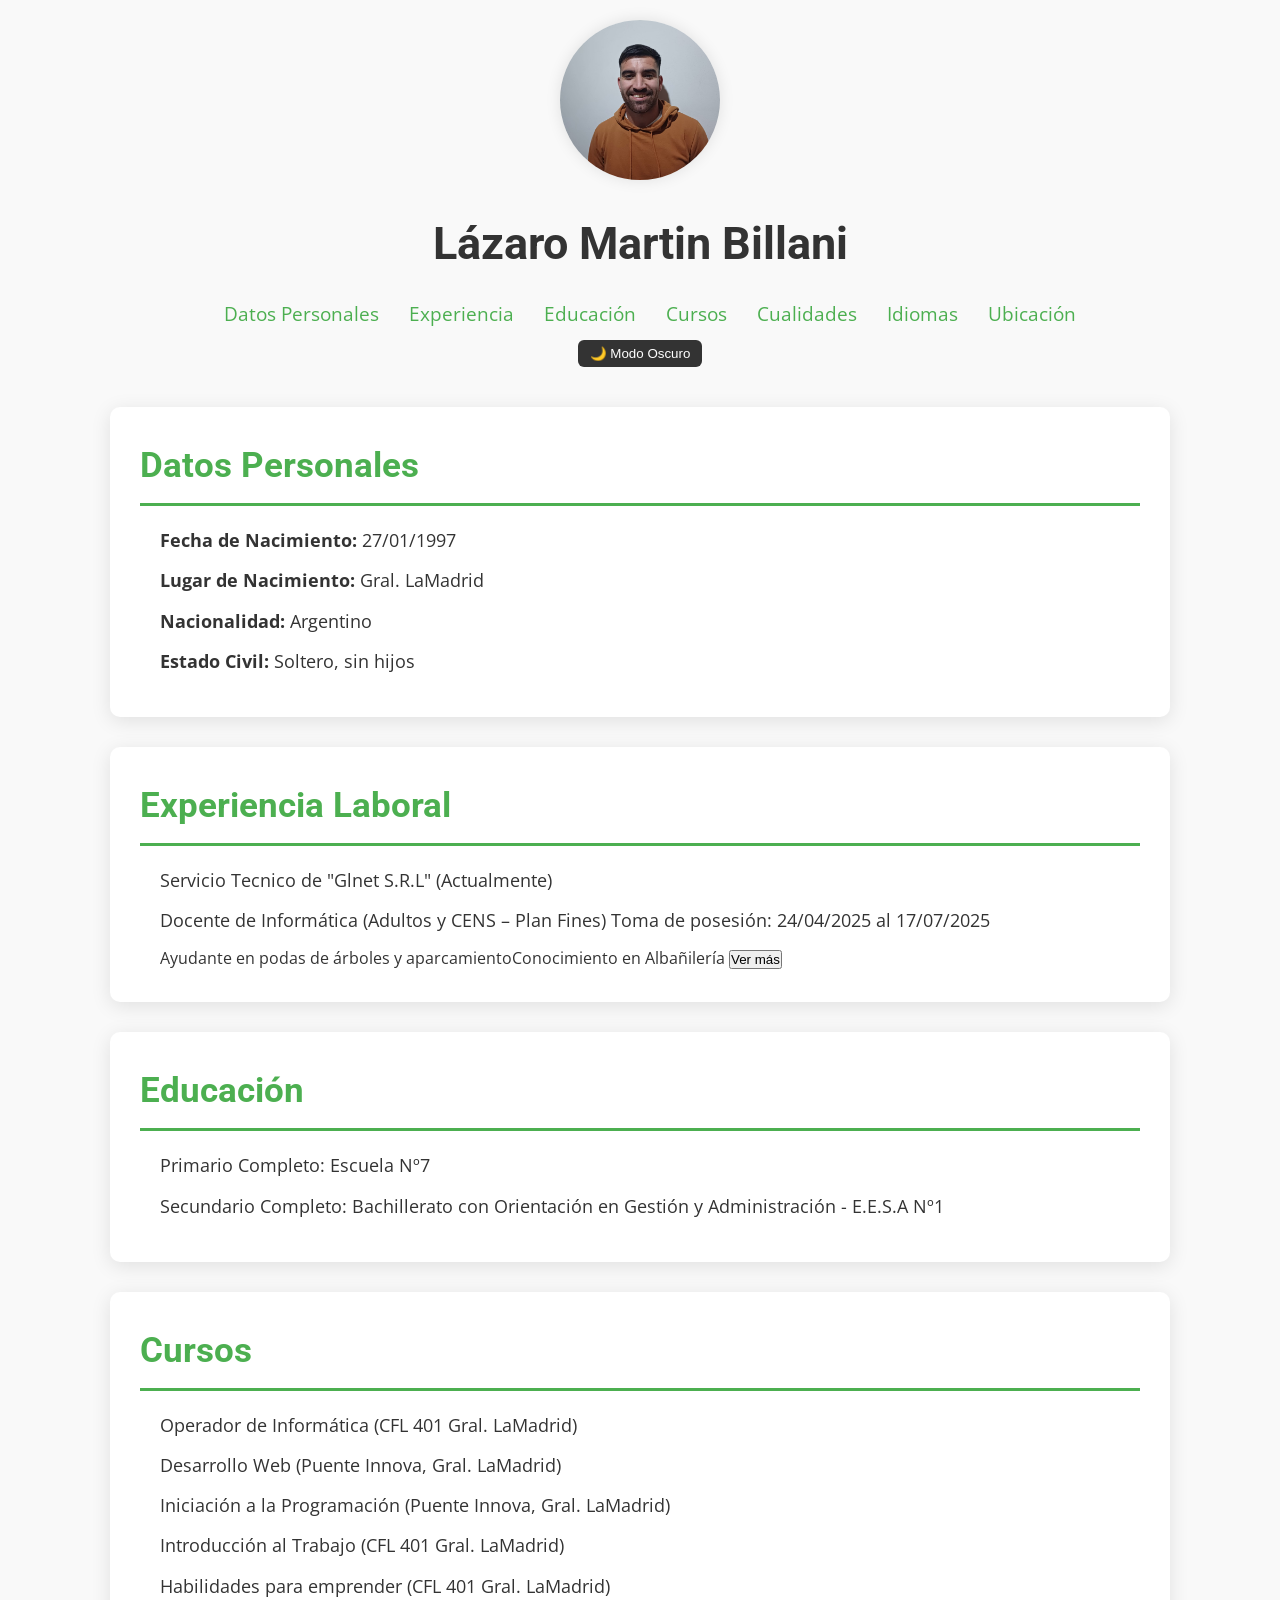
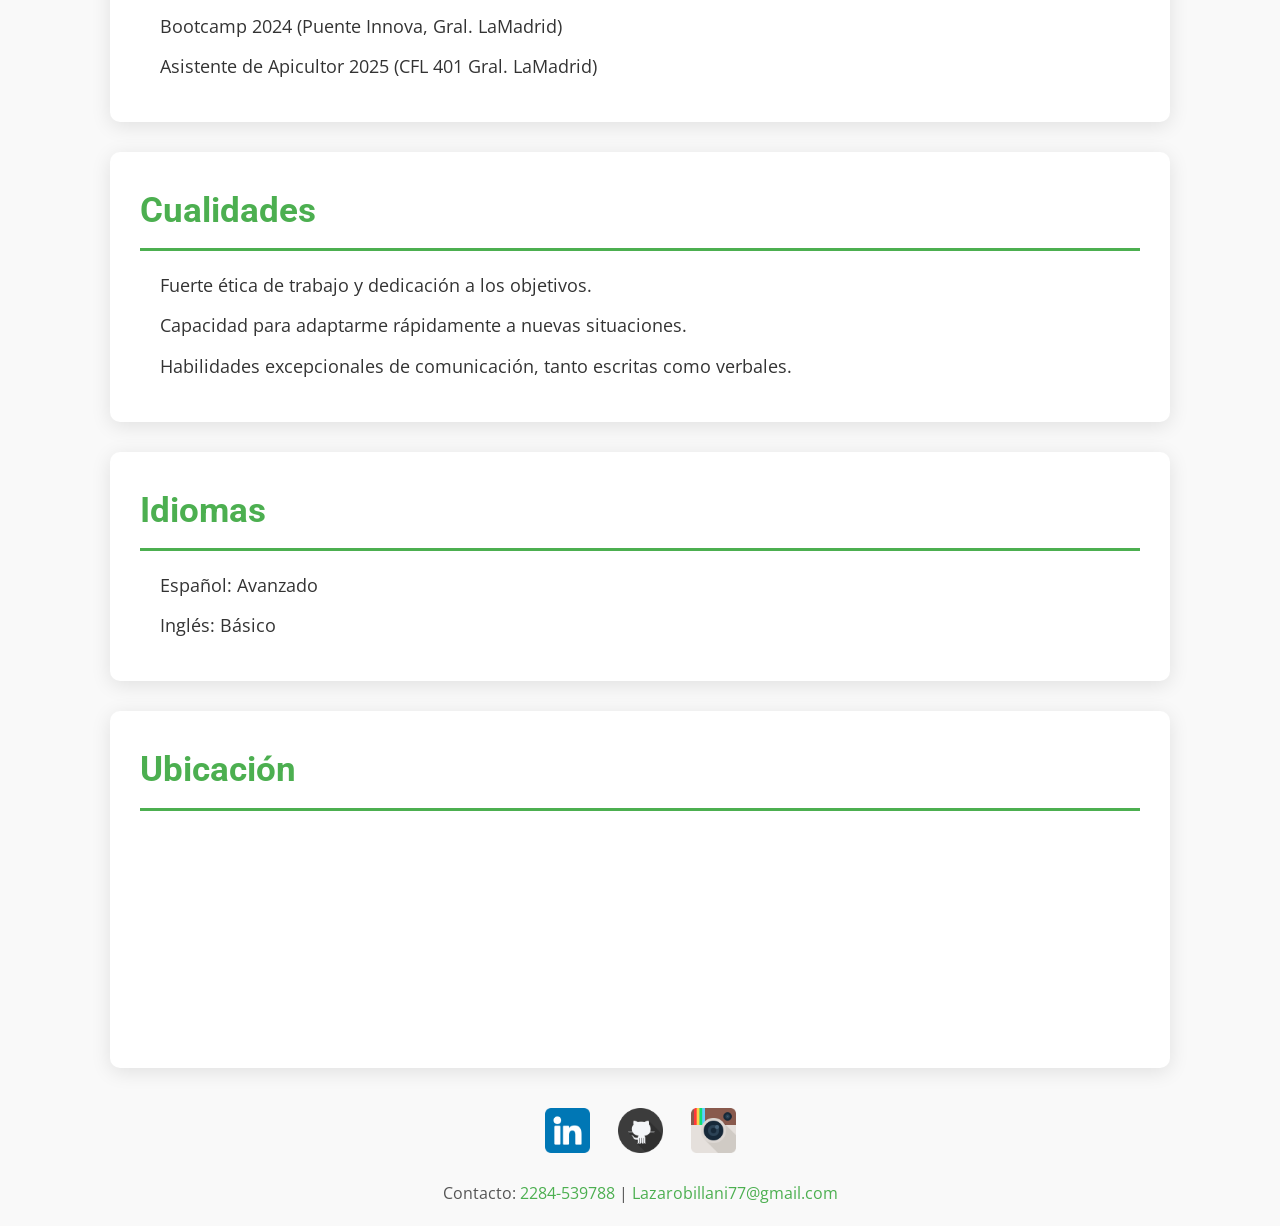
==== commit 520eace7: "Elimine linea 117" ====
--- a/index.html
+++ b/index.html
@@ -50,7 +50,7 @@
                 <li>Servicio Tecnico de "Glnet S.R.L" (Actualmente)</li>
                 <li>Docente de Informática (Adultos y CENS – Plan Fines)
                 Toma de posesión: 24/04/2025 al 17/07/2025</li>
-                <li>Ayudante en podas de árboles y aparcamiento</li>
+                <l>Ayudante en podas de árboles y aparcamiento</l
                 <li>Conocimiento en Albañilería</li>
                 <button id="btnMore" onclick="toggleMore()">Ver más</button>
                 <div id="moreInfo" style="display: none;">
@@ -114,8 +114,7 @@
             </div>
             <p>Contacto: <a href="tel:2284539788">2284-539788</a> | <a href="mailto:Lazarobillani77@gmail.com">Lazarobillani77@gmail.com</a></p>
         </footer>
-        <a href="/MARTÍN LAZARO BILLANI.pdf" download="CV_Lazaro_Billani" class="download-btn">📄 Descargar CV</a>
-
+        
         <script src="script.js"></script>
     </div>
 </body>
